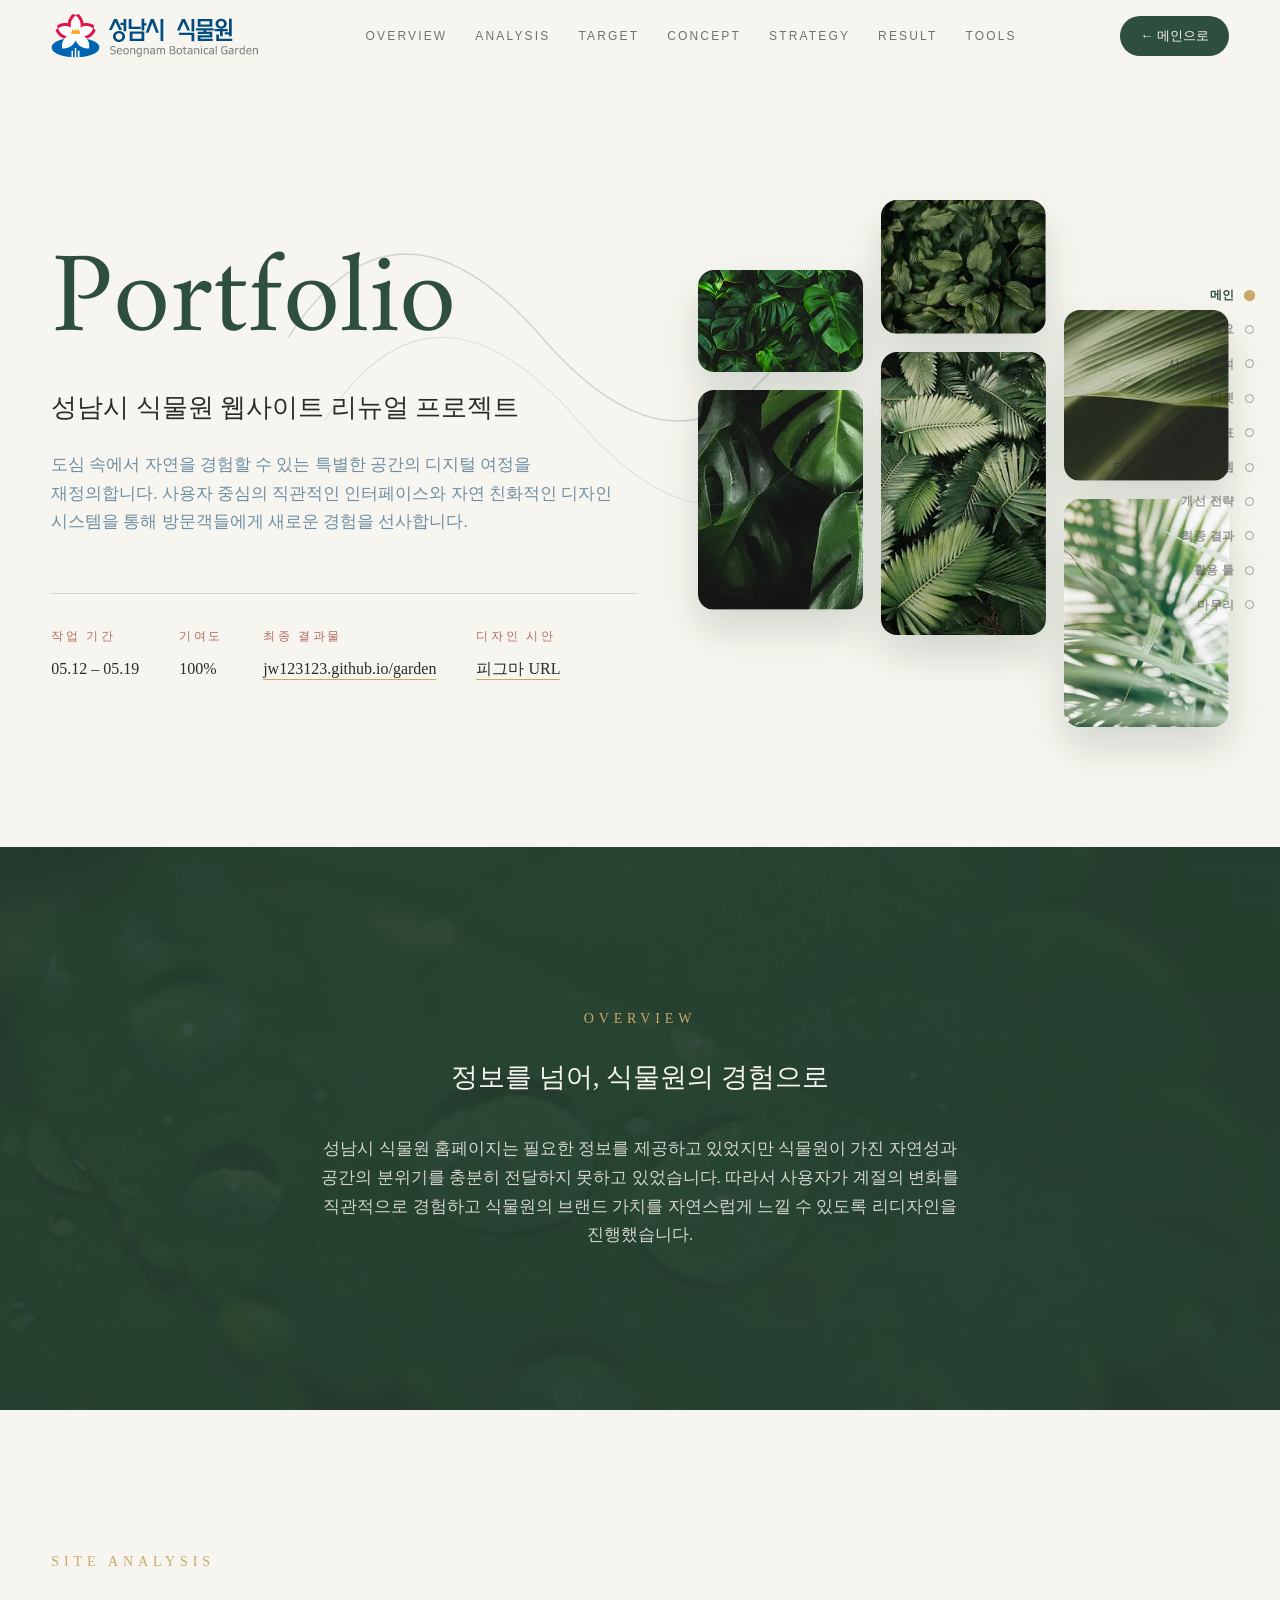
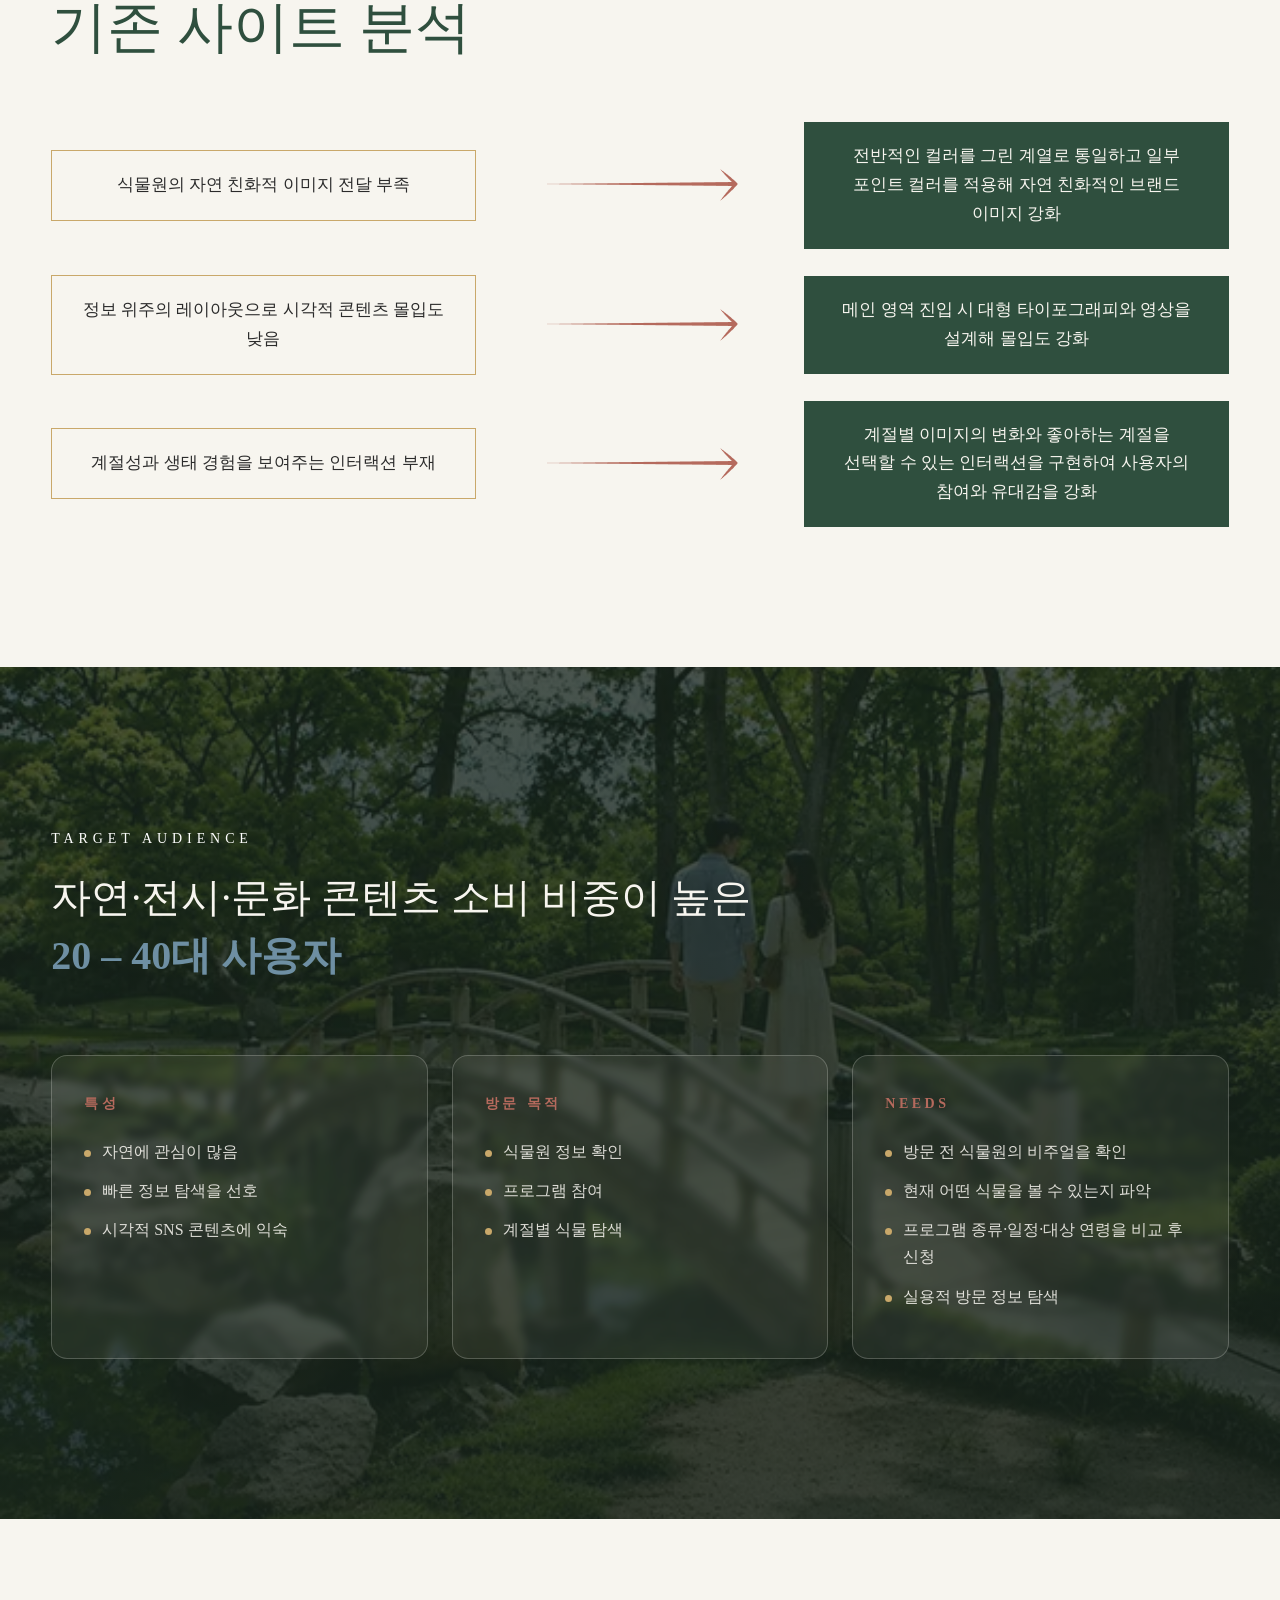
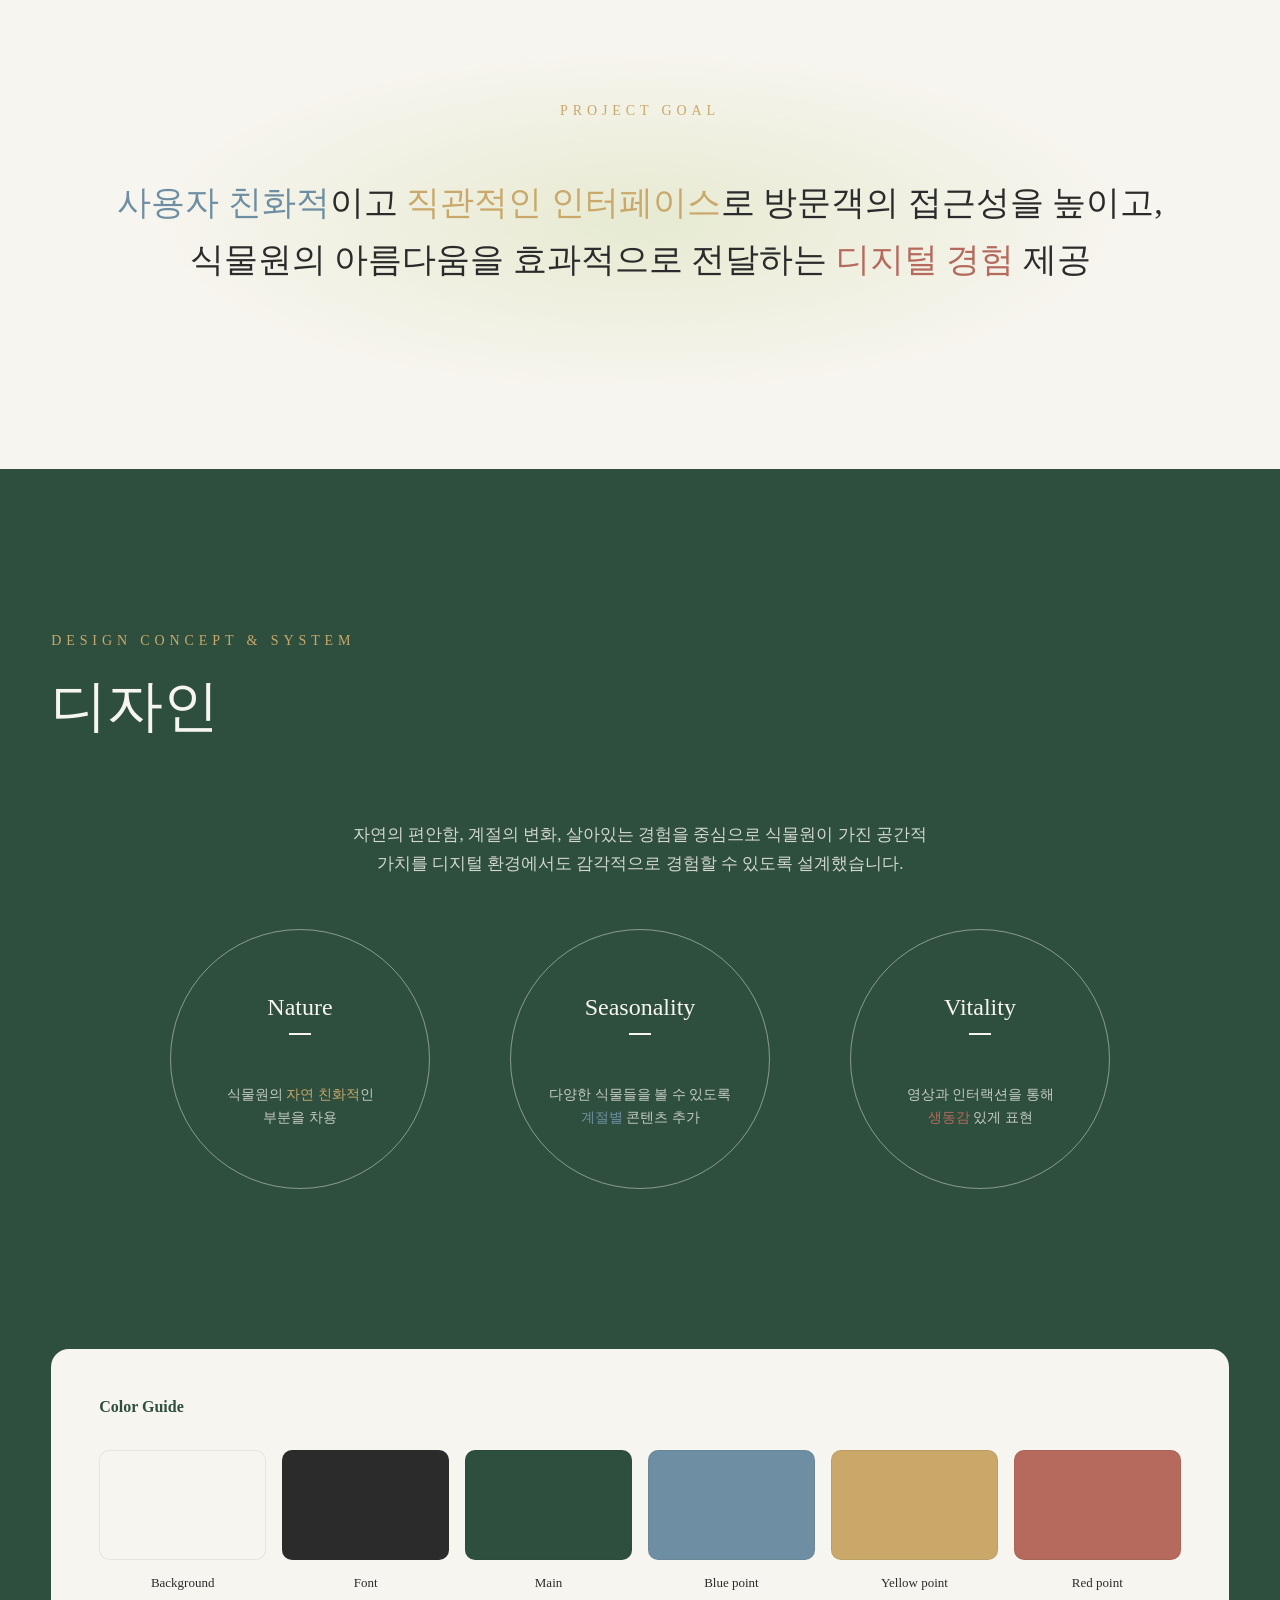
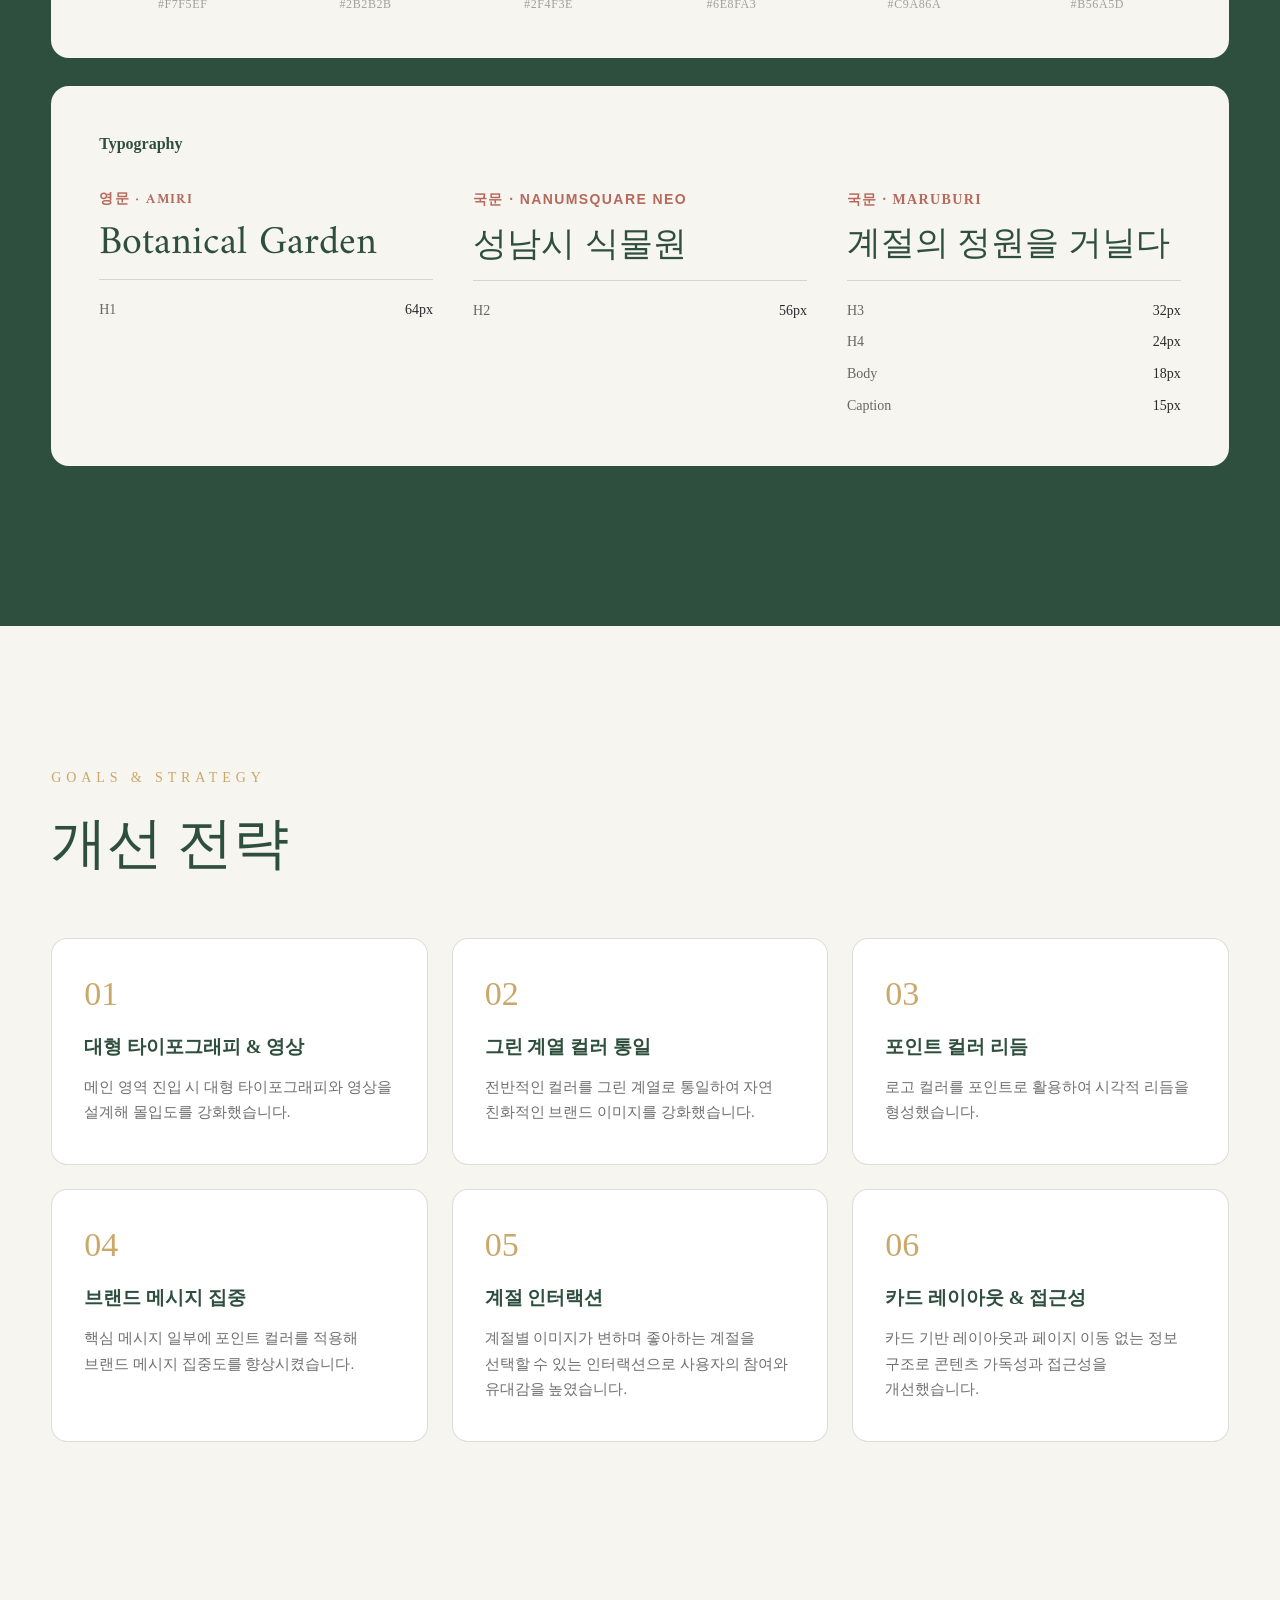
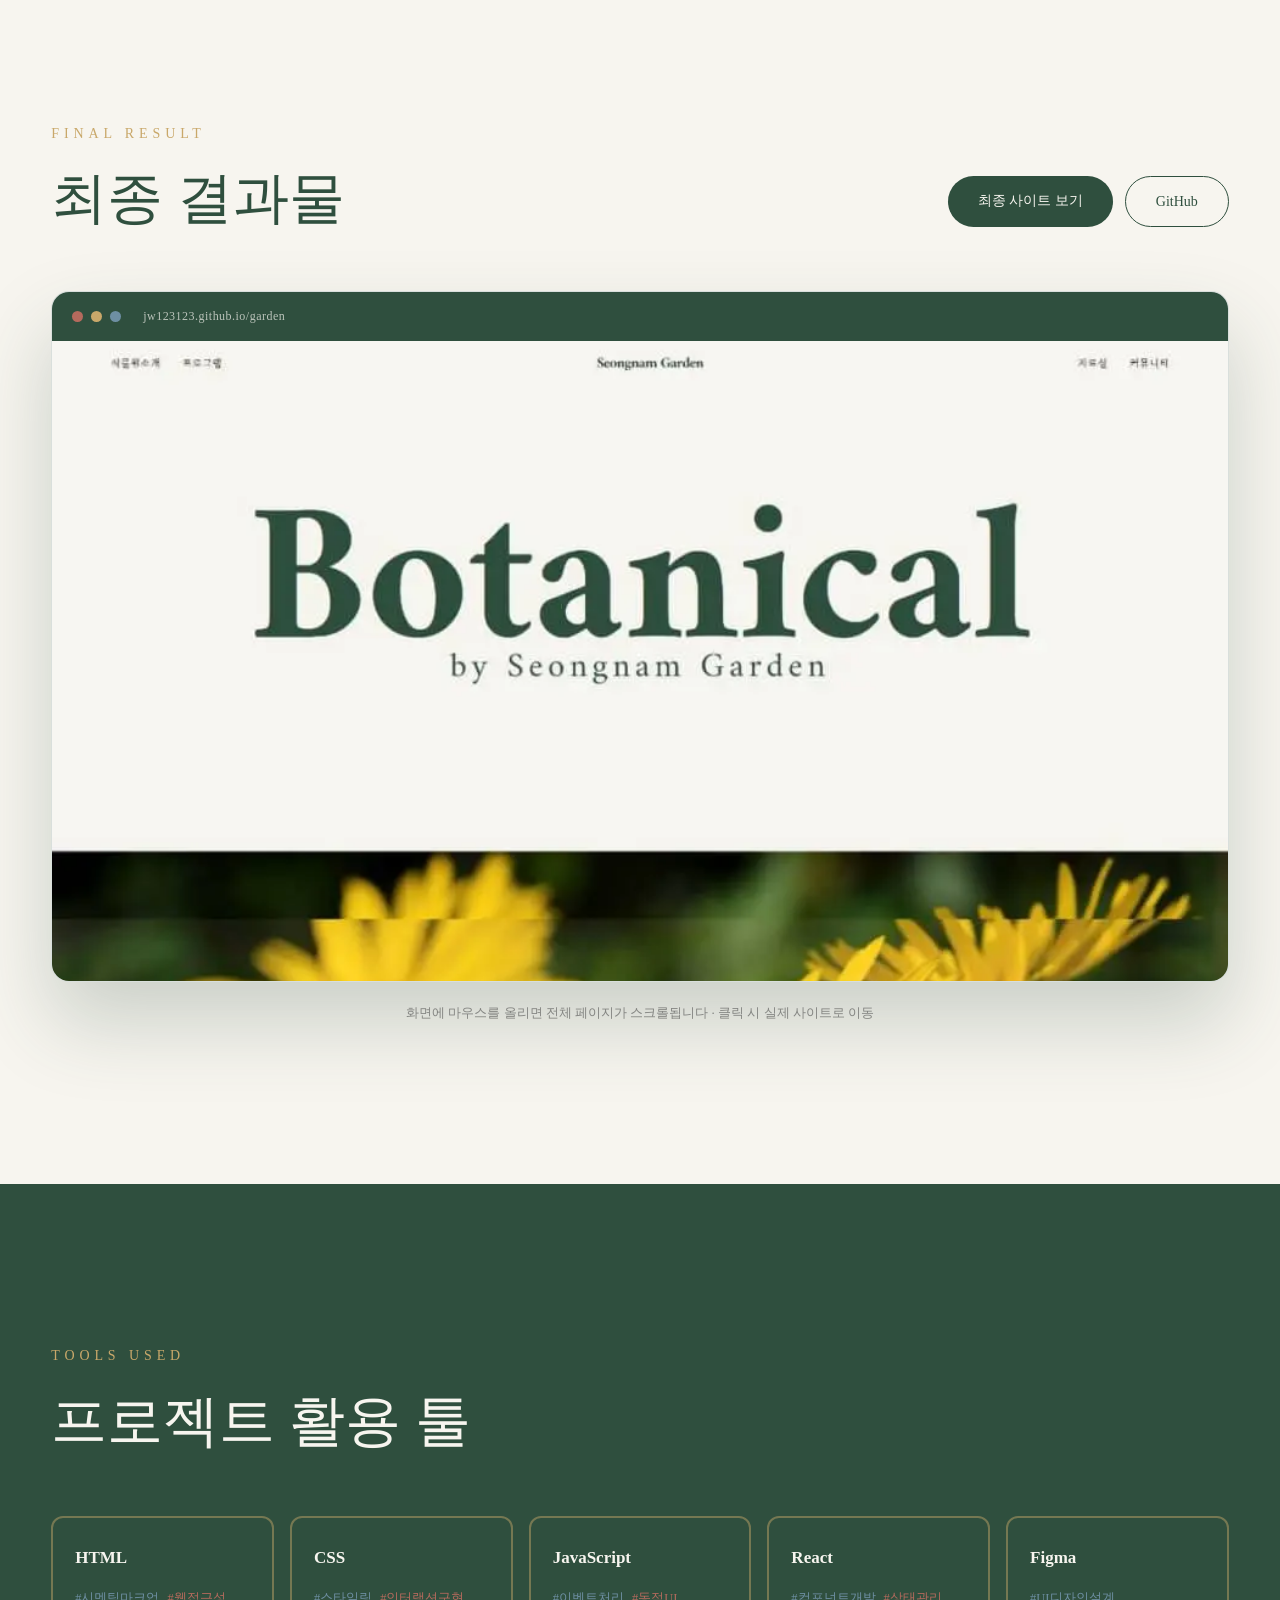
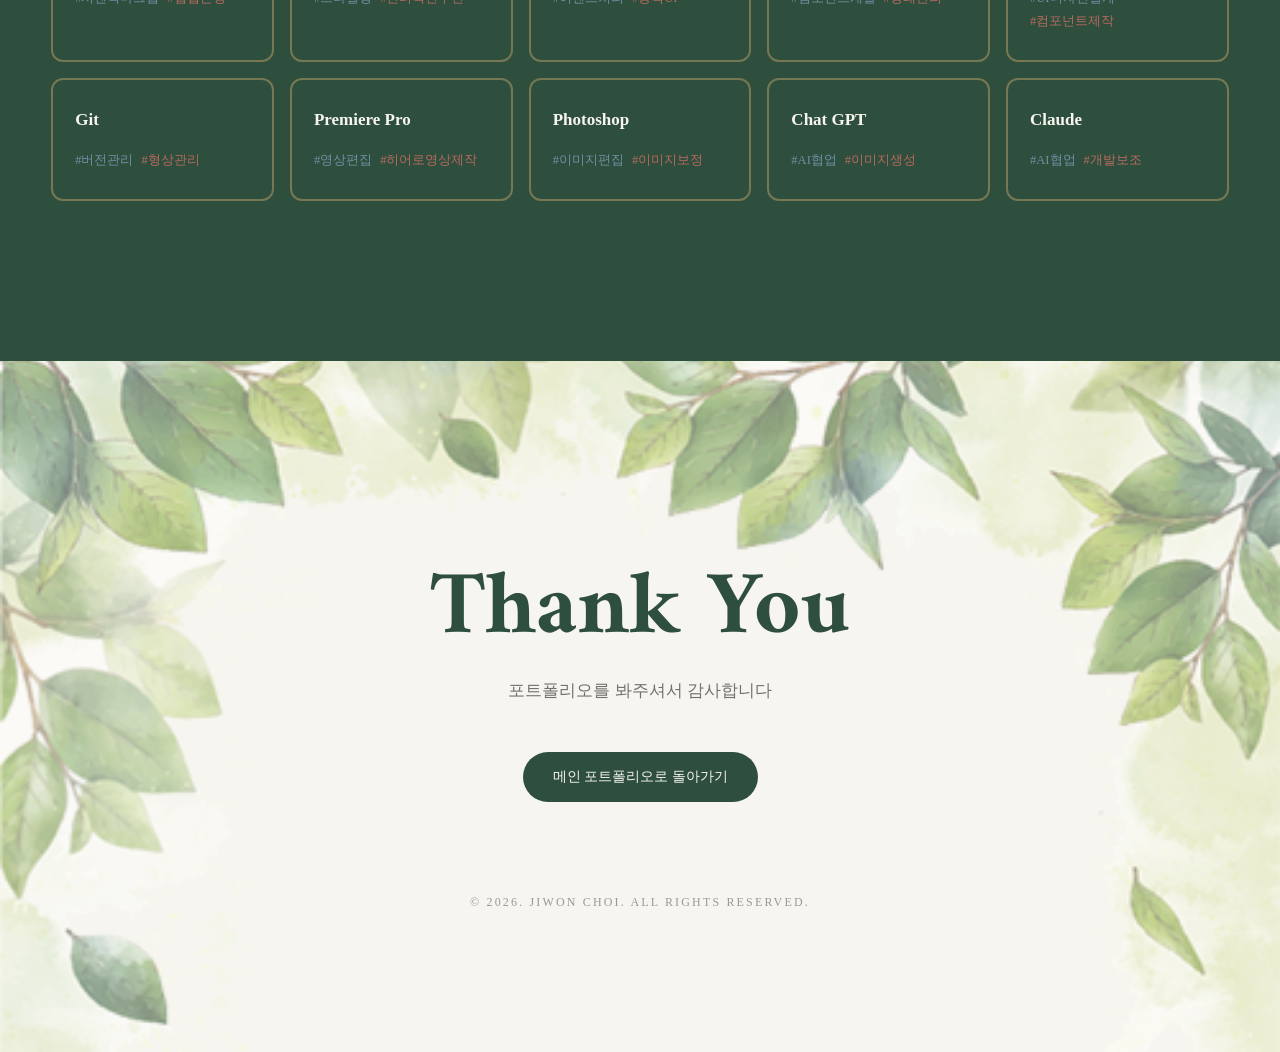
==== garden.html @ dc293c1b "포트폴리오 페이지 추가 및 수정" ====
<!DOCTYPE html>
<html lang="ko">

<head>
  <meta charset="UTF-8">
  <meta name="viewport" content="width=device-width, initial-scale=1.0">
  <title>성남시 식물원 리뉴얼 | Portfolio</title>
  <meta name="description" content="성남시 식물원 웹사이트 리뉴얼 프로젝트 포트폴리오 - UI/UX Design">

  <link rel="preconnect" href="https://fonts.googleapis.com">
  <link rel="preconnect" href="https://fonts.gstatic.com" crossorigin>
  <link href="https://fonts.googleapis.com/css2?family=Amiri:ital,wght@0,400;0,700;1,400&display=swap" rel="stylesheet">
  <link href="https://hangeul.pstatic.net/hangeul_static/css/maru-buri.css" rel="stylesheet">
  <link href="https://hangeul.pstatic.net/hangeul_static/css/nanum-square-neo.css" rel="stylesheet">
  <link rel="stylesheet" href="garden.css">
  <script src="garden.js" defer></script>
</head>

<body>

  <!-- 헤더 -->
  <header id="hd">
    <div class="hd-inner wrap">
      <a href="#top" class="hd-logo"><img src="images/garden_pf/logo.png" alt="식물원 로고"><span class="blind">Seongnam Garden</span></a>
      <nav class="hd-nav">
        <a href="#overview">OVERVIEW</a>
        <a href="#analysis">ANALYSIS</a>
        <a href="#target">TARGET</a>
        <a href="#concept">CONCEPT</a>
        <a href="#strategy">STRATEGY</a>
        <a href="#result">RESULT</a>
        <a href="#tools">TOOLS</a>
      </nav>
      <a href="index.html" class="hd-back">← 메인으로</a>
    </div>
  </header>

  <!-- 도트 페이지네이션 -->
  <nav class="dot-nav" aria-label="섹션 바로가기">
    <a href="#top" class="active"><span class="label">메인</span><span class="dot"></span></a>
    <a href="#overview" data-dark><span class="label">개요</span><span class="dot"></span></a>
    <a href="#analysis"><span class="label">사이트 분석</span><span class="dot"></span></a>
    <a href="#target" data-dark><span class="label">타겟</span><span class="dot"></span></a>
    <a href="#goal"><span class="label">목표</span><span class="dot"></span></a>
    <a href="#concept" data-dark><span class="label">디자인 컨셉 & 시스템</span><span class="dot"></span></a>
    <a href="#strategy"><span class="label">개선 전략</span><span class="dot"></span></a>
    <a href="#result"><span class="label">최종 결과</span><span class="dot"></span></a>
    <a href="#tools" data-dark><span class="label">활용 툴</span><span class="dot"></span></a>
    <a href="#thanks"><span class="label">마무리</span><span class="dot"></span></a>
  </nav>

  <main id="top">

    <!-- 히어로 -->
    <section class="hero">
      <h2 class="blind">메인영역</h2>
      <div class="hero-inner wrap">
        <div>
          <h1 class="hero-title reveal d1">Portfolio</h1>
          <p class="hero-sub reveal d2">성남시 식물원 웹사이트 리뉴얼 프로젝트</p>
          <p class="hero-desc reveal d3">
            도심 속에서 자연을 경험할 수 있는 특별한 공간의 디지털 여정을 재정의합니다.
            사용자 중심의 직관적인 인터페이스와 자연 친화적인 디자인 시스템을 통해
            방문객들에게 새로운 경험을 선사합니다.
          </p>
          <dl class="hero-meta reveal d4">
            <div>
              <dt>작업 기간</dt>
              <dd>05.12 – 05.19</dd>
            </div>
            <div>
              <dt>기여도</dt>
              <dd>100%</dd>
            </div>
            <div>
              <dt>최종 결과물</dt>
              <dd><a href="https://jw123123.github.io/garden/" target="_blank">jw123123.github.io/garden</a></dd>
            </div>
            <div>
              <dt>디자인 시안</dt>
              <dd><a href="https://www.figma.com/design/C1DIAGhiFlwU9JjW1lpgnr/%EC%84%B1%EB%82%A8%EC%8B%9C%EC%8B%9D%EB%AC%BC%EC%9B%90?node-id=175-453&t=12jo0kyOabIKgmkk-1" target="_blank">피그마 URL</a></dd>
            </div>
          </dl>
        </div>
        <div class="hero-line reveal"><img src="images/garden_pf/line.png" alt="라인"><span class="blind">라인</span></div>

        <div class="collage reveal d2" aria-hidden="true">
          <div class="col">
            <img src="images/garden_pf/leaf1.webp" alt="나무이미지1" class="leaf1">
            <img src="images/garden_pf/leaf2.webp" alt="나무이미지3" class="leaf2">
          </div>
          <div class="col">
            <img src="images/garden_pf/leaf3.webp" alt="나무이미지5" class="leaf3">
            <img src="images/garden_pf/leaf4.webp" alt="나무이미지6" class="leaf4">
          </div>
          <div class="col">
            <img src="images/garden_pf/leaf5.webp" alt="나무이미지2" class="leaf5">
            <img src="images/garden_pf/leaf6.webp" alt="나무이미지4" class="leaf6">
          </div>
        </div>
      </div>
    </section>

    <!-- 오버뷰 -->
    <section id="overview" class="overview on-dark">
      <div class="wrap">
        <span class="caption reveal">Overview</span>
        <h2 class="overview-title reveal d1">정보를 넘어, 식물원의 경험으로</h2>
        <p class="reveal d2">
          성남시 식물원 홈페이지는 필요한 정보를 제공하고 있었지만
          식물원이 가진 자연성과 공간의 분위기를 충분히 전달하지 못하고 있었습니다.
          따라서 사용자가 계절의 변화를 직관적으로 경험하고 식물원의 브랜드 가치를
          자연스럽게 느낄 수 있도록 리디자인을 진행했습니다.
        </p>
      </div>
    </section>

    <!-- 기존 사이트 분석 -->
    <section id="analysis">
      <div class="wrap">
        <span class="caption reveal">Site Analysis</span>
        <h2 class="sec-title reveal d1">기존 사이트 분석</h2>

        <div class="analysis-list">
          <div class="analysis-row reveal">
            <div class="analysis-problem">식물원의 자연 친화적 이미지 전달 부족</div>
            <div class="analysis-arrow"><img src="images/garden_pf/arrow.png" alt="화살표"></div>
            <div class="analysis-solution">
              전반적인 컬러를 그린 계열로 통일하고 일부 포인트 컬러를 적용해
              자연 친화적인 브랜드 이미지 강화
            </div>
          </div>
          <div class="analysis-row reveal d1">
            <div class="analysis-problem">정보 위주의 레이아웃으로 시각적 콘텐츠 몰입도 낮음</div>
            <div class="analysis-arrow"><img src="images/garden_pf/arrow.png" alt="화살표"></div>
            <div class="analysis-solution">
              메인 영역 진입 시 대형 타이포그래피와 영상을 설계해 몰입도 강화
            </div>
          </div>
          <div class="analysis-row reveal d2">
            <div class="analysis-problem">계절성과 생태 경험을 보여주는 인터랙션 부재</div>
            <div class="analysis-arrow"><img src="images/garden_pf/arrow.png" alt="화살표"></div>
            <div class="analysis-solution">
              계절별 이미지의 변화와 좋아하는 계절을 선택할 수 있는 인터랙션을 구현하여
              사용자의 참여와 유대감을 강화
            </div>
          </div>
        </div>
      </div>
    </section>

    <!-- 타겟 -->
    <section id="target" class="target on-dark">
      <div class="wrap">
        <span class="caption reveal">Target Audience</span>
        <p class="target-statement reveal d1">
          자연·전시·문화 콘텐츠 소비 비중이 높은<br>
          <strong>20 – 40대 사용자</strong>
        </p>

        <div class="target-cards">
          <div class="target-card reveal">
            <h3>특성</h3>
            <ul>
              <li>자연에 관심이 많음</li>
              <li>빠른 정보 탐색을 선호</li>
              <li>시각적 SNS 콘텐츠에 익숙</li>
            </ul>
          </div>
          <div class="target-card reveal d1">
            <h3>방문 목적</h3>
            <ul>
              <li>식물원 정보 확인</li>
              <li>프로그램 참여</li>
              <li>계절별 식물 탐색</li>
            </ul>
          </div>
          <div class="target-card reveal d2">
            <h3>NEEDS</h3>
            <ul>
              <li>방문 전 식물원의 비주얼을 확인</li>
              <li>현재 어떤 식물을 볼 수 있는지 파악</li>
              <li>프로그램 종류·일정·대상 연령을 비교 후 신청</li>
              <li>실용적 방문 정보 탐색</li>
            </ul>
          </div>
        </div>
      </div>
    </section>

    <!-- 프로젝트 골 -->
    <section id="goal" class="goal">
      <h2 class="blind">프로젝트 목표</h2>
      <div class="wrap">
        <span class="caption reveal">Project Goal</span>
        <p class="goal-txt reveal d1">
          <span class="bl">사용자 친화적</span>이고 <span class="yellow">직관적인 인터페이스</span>로
          방문객의 접근성을 높이고,<br>
          식물원의 아름다움을 효과적으로 전달하는
          <span class="red">디지털 경험</span> 제공
        </p>
      </div>
    </section>

    <!-- 디자인 컨셉 -->
    <section id="concept" class="concept on-dark">
      <div class="wrap">
        <span class="caption reveal">Design Concept & System</span>
        <h2 class="sec-title reveal d1">디자인</h2>
        <p class="concept-intro reveal d2">
          자연의 편안함, 계절의 변화, 살아있는 경험을 중심으로 식물원이 가진 공간적<br> 
          가치를 디지털 환경에서도 감각적으로 경험할 수 있도록 설계했습니다.
        </p>

        <div class="concept-circles">
          <div class="circle reveal">
            <h3>Nature</h3>
            <span class="dash"></span>
            <p>식물원의 <strong class="yellow">자연 친화적</strong>인<br>부분을 차용</p>
          </div>
          <div class="circle reveal d1">
            <h3>Seasonality</h3>
            <span class="dash"></span>
            <p>다양한 식물들을 볼 수 있도록<br><strong class="bl">계절별</strong> 콘텐츠 추가</p>
          </div>
          <div class="circle reveal d2">
            <h3>Vitality</h3>
            <span class="dash"></span>
            <p>영상과 인터랙션을 통해<br><strong class="red">생동감</strong> 있게 표현</p>
          </div>
        </div>
        <div class="system-cards">
          <!-- 컬러 -->
          <div class="sys-card reveal">
            <h3>Color Guide</h3>
            <div class="swatches">
              <div class="swatch">
                <div class="chip chip-bg"></div>
                <p>Background <span>#F7F5EF</span></p>
              </div>
              <div class="swatch">
                <div class="chip chip-font"></div>
                <p>Font <span>#2B2B2B</span></p>
              </div>
              <div class="swatch">
                <div class="chip chip-main"></div>
                <p>Main <span>#2F4F3E</span></p>
              </div>
              <div class="swatch">
                <div class="chip chip-blue"></div>
                <p>Blue point<span>#6E8FA3</span></p>
              </div>
              <div class="swatch">
                <div class="chip chip-gold"></div>
                <p>Yellow point<span>#C9A86A</span></p>
              </div>
              <div class="swatch">
                <div class="chip chip-terra"></div>
                <p>Red point<span>#B56A5D</span></p>
              </div>
            </div>
          </div>
    
          <!-- 타이포 -->
          <div class="sys-card reveal d1">
            <h3>Typography</h3>
            <div class="typo-grid">
              <div class="typo-item">
                <p class="typo-label">영문 · AMIRI</p>
                <p class="specimen">Botanical Garden</p>
                <table>
                  <tr><td>H1</td><td>64px</td></tr>
                </table>
              </div>
              <div class="typo-item">
                <p class="typo-label">국문 · NANUMSQUARE NEO</p>
                <p class="specimen">성남시 식물원</p>
                <table>
                  <tr><td>H2</td><td>56px</td></tr>
                </table>
              </div>
              <div class="typo-item">
                <p class="typo-label">국문 · MARUBURI</p>
                <p class="specimen">계절의 정원을 거닐다</p>
                <table>
                  <tr><td>H3</td><td>32px</td></tr>
                  <tr><td>H4</td><td>24px</td></tr>
                  <tr><td>Body</td><td>18px</td></tr>
                  <tr><td>Caption</td><td>15px</td></tr>
                </table>
              </div>
            </div>
          </div>
        </div>
      </div>
    </section>

    <!-- 개선 전략 -->
    <section id="strategy">
      <div class="wrap">
        <span class="caption reveal">Goals &amp; Strategy</span>
        <h2 class="sec-title reveal d1">개선 전략</h2>

        <div class="strategy-grid">
          <div class="strategy-card reveal">
            <p class="num">01</p>
            <h3>대형 타이포그래피 &amp; 영상</h3>
            <p>메인 영역 진입 시 대형 타이포그래피와 영상을 설계해 몰입도를 강화했습니다.</p>
          </div>
          <div class="strategy-card reveal d1">
            <p class="num">02</p>
            <h3>그린 계열 컬러 통일</h3>
            <p>전반적인 컬러를 그린 계열로 통일하여 자연 친화적인 브랜드 이미지를 강화했습니다.</p>
          </div>
          <div class="strategy-card reveal d2">
            <p class="num">03</p>
            <h3>포인트 컬러 리듬</h3>
            <p>로고 컬러를 포인트로 활용하여 시각적 리듬을 형성했습니다.</p>
          </div>
          <div class="strategy-card reveal">
            <p class="num">04</p>
            <h3>브랜드 메시지 집중</h3>
            <p>핵심 메시지 일부에 포인트 컬러를 적용해 브랜드 메시지 집중도를 향상시켰습니다.</p>
          </div>
          <div class="strategy-card reveal d1">
            <p class="num">05</p>
            <h3>계절 인터랙션</h3>
            <p>계절별 이미지가 변하며 좋아하는 계절을 선택할 수 있는 인터랙션으로 사용자의 참여와 유대감을 높였습니다.</p>
          </div>
          <div class="strategy-card reveal d2">
            <p class="num">06</p>
            <h3>카드 레이아웃 &amp; 접근성</h3>
            <p>카드 기반 레이아웃과 페이지 이동 없는 정보 구조로 콘텐츠 가독성과 접근성을 개선했습니다.</p>
          </div>
        </div>
      </div>
    </section>

    <!-- 최종 결과 -->
    <section id="result" class="result">
      <div class="wrap">
        <div class="result-head">
          <div>
            <span class="caption reveal">Final Result</span>
            <h2 class="sec-title reveal d1">최종 결과물</h2>
          </div>
          <div class="result-links reveal d2">
            <a href="https://jw123123.github.io/garden/" target="_blank" class="btn fill">최종 사이트 보기</a>
            <a href="https://github.com/jw123123/garden" target="_blank" class="btn line">GitHub</a>
          </div>
        </div>

        <a href="https://jw123123.github.io/garden/" target="_blank" class="browser reveal">
          <div class="browser-bar">
            <i></i><i></i><i></i>
            <span>jw123123.github.io/garden</span>
          </div>
          <div class="screen">
            <img src="images/garden_pf/site.webp" alt="성남시 식물원 리뉴얼 사이트 전체 페이지 스크린샷">
          </div>
        </a>
        <p class="result-hint">화면에 마우스를 올리면 전체 페이지가 스크롤됩니다 · 클릭 시 실제 사이트로 이동</p>
      </div>
    </section>

    <!-- 활용 툴 -->
    <section id="tools" class="tools on-dark">
      <div class="wrap">
        <span class="caption reveal">Tools Used</span>
        <h2 class="sec-title reveal d1">프로젝트 활용 툴</h2>

        <div class="tools-grid">
          <div class="tool-card reveal"><h3>HTML</h3><p><span>#시멘틱마크업</span><span>#웹접근성</span></p></div>
          <div class="tool-card reveal"><h3>CSS</h3><p><span>#스타일링</span><span>#인터랙션구현</span></p></div>
          <div class="tool-card reveal d1"><h3>JavaScript</h3><p><span>#이벤트처리</span><span>#동적UI</span></p></div>
          <div class="tool-card reveal d1"><h3>React</h3><p><span>#컴포넌트개발</span><span>#상태관리</span></p></div>
          <div class="tool-card reveal d2"><h3>Figma</h3><p><span>#UI디자인설계</span><span>#컴포넌트제작</span></p></div>
          <div class="tool-card reveal"><h3>Git</h3><p><span>#버전관리</span><span>#형상관리</span></p></div>
          <div class="tool-card reveal"><h3>Premiere Pro</h3><p><span>#영상편집</span><span>#히어로영상제작</span></p></div>
          <div class="tool-card reveal d1"><h3>Photoshop</h3><p><span>#이미지편집</span><span>#이미지보정</span></p></div>
          <div class="tool-card reveal d1"><h3>Chat GPT</h3><p><span>#AI협업</span><span>#이미지생성</span></p></div>
          <div class="tool-card reveal d2"><h3>Claude</h3><p><span>#AI협업</span><span>#개발보조</span></p></div>
        </div>
      </div>
    </section>

    <!-- 마무리 -->
    <section id="thanks" class="thanks">
      <h2 class="blind">마무리</h2>
      <div class="wrap">
        <p class="thanks-title reveal">Thank You</p>
        <p class="thanks-sub reveal d1">포트폴리오를 봐주셔서 감사합니다</p>
        <a href="index.html" class="btn fill reveal d2">메인 포트폴리오로 돌아가기</a>
        <p class="copyright">&copy; 2026. JIWON CHOI. ALL RIGHTS RESERVED.</p>
      </div>
    </section>

  </main>

</body>

</html>
---- garden.css ----
@charset "utf-8";

:root {
  --bg: #F7F5EF;
  --ink: #2B2B2B;
  --main: #2F4F3E;
  --main-deep: #263C31;
  --blue: #6E8FA3;
  --gold: #C9A86A;
  --terra: #B56A5D;
  --cream: #F7F5EF;
  --line: rgba(47, 79, 62, .18);
}

* { margin: 0; padding: 0; box-sizing: border-box; }
html { scroll-behavior: smooth; }
body {
  font-family: 'Pretendard Variable', serif;
  font-size: 18px;
  line-height: 1.7;
  color: var(--ink);
  background: var(--bg);
  -webkit-font-smoothing: antialiased;
  overflow-x: hidden;
}
img { max-width: 100%; display: block; }
a { color: inherit; text-decoration: none; }
ul { list-style: none; }
h2{font-weight: 500;}
.blind { position: absolute; width: 1px; height: 1px; overflow: hidden; clip: rect(0 0 0 0); }

.wrap { width: min(1200px, 92vw); margin: 0 auto; }
section { padding: 140px 0; position: relative; }

.caption {
  display: block;
  font-size: 14px;
  letter-spacing: .35em;
  text-transform: uppercase;
  color: var(--gold);
  margin-bottom: 18px;
}
.sec-title {
  font-size: clamp(34px, 4.6vw, 56px);
  line-height: 1.25;
  color: var(--main);
  margin-bottom: 28px;
}
.on-dark .sec-title { color: var(--cream); }

.red{color: var(--terra);}
.bl{color: var(--blue);}
.yellow{color: var(--gold);}


/* ===== 등장 애니메이션 ===== */
.reveal { opacity: 0; transform: translateY(36px); transition: opacity .9s ease, transform .9s ease; }
.reveal.in { opacity: 1; transform: none; }
.d1 { transition-delay: .12s; }
.d2 { transition-delay: .24s; }
.d3 { transition-delay: .36s; }
.d4 { transition-delay: .48s; }

/* ===== 헤더 ===== */
#hd {
  position: fixed; top: 0; left: 0; right: 0; z-index: 100;
  background: rgba(247, 245, 239, .88);
  backdrop-filter: blur(10px);
  border-bottom: 1px solid transparent;
  transition: border-color .3s;
}
#hd.scrolled { border-bottom-color: var(--line); }
.hd-inner { display: flex; align-items: center; justify-content: space-between; height: 72px; }
.hd-nav { display: flex; gap: 28px; }
.hd-nav a {
  font-family: 'NanumSquareNeoBold', sans-serif;
  font-size: 12px; letter-spacing: .18em; color: var(--ink);
  opacity: .65; transition: opacity .25s, color .25s;
}
.hd-nav a:hover { opacity: 1; color: var(--main); }
.hd-back {
  font-family: 'NanumSquareNeoBold', sans-serif; font-size: 13px;
  color: var(--cream); background: var(--main);
  padding: 9px 20px; border-radius: 999px; transition: background .25s;
}
.hd-back:hover { background: var(--main-deep); }

/* ===== 히어로 ===== */
.hero { padding: 200px 0 120px; overflow: hidden; }
.hero-inner { 
  position: relative;
  display: grid; 
  grid-template-columns: 1.05fr .95fr; 
  gap: 60px; 
  align-items: center; 
}
.hero-title {
  font-family: 'Amiri', serif; font-weight: 400;
  font-size: clamp(72px, 9vw, 128px);
  line-height: 1; color: var(--main); margin-bottom: 26px;
}
.hero-sub {
  font-size: clamp(20px, 2.2vw, 26px); color: var(--ink); margin-bottom: 20px;
}
.hero-desc { font-size: 17px; color:var(--blue); word-break: keep-all; }

.hero-meta {
  display: flex; flex-wrap: wrap; gap: 40px;
  margin-top: 56px; padding-top: 32px; border-top: 1px solid var(--line);
}
.hero-meta dt {
  font-size: 12px;
  letter-spacing: .22em; color: var(--terra); margin-bottom: 8px;
}
.hero-meta dd { font-size: 16px; }
.hero-meta dd a { border-bottom: 1px solid var(--gold); padding-bottom: 2px; transition: color .25s; }
.hero-meta dd a:hover { color: var(--main); }

/* 라인 */
.hero-line{
  position: absolute;
  top: 10%;
  left: 20%;
}

/* 잎사귀 콜라주 */
.collage { display: grid; grid-template-columns: repeat(3, 1fr); gap: 18px; }
.collage .col { display: flex; flex-direction: column; gap: 18px; }
.collage .col:nth-child(1) { margin-top: 70px; animation: float 7s ease-in-out infinite; }
.collage .col:nth-child(2) { animation: float 7s ease-in-out 1.2s infinite; }
.collage .col:nth-child(3) { margin-top: 110px; animation: float 7s ease-in-out 2.4s infinite; }
.collage img {
  width: 100%; border-radius: 16px; object-fit: cover;
  box-shadow: 0 20px 40px rgba(47, 79, 62, .18);
}
@keyframes float {
  0%, 100% { transform: translateY(0); }
  50% { transform: translateY(-14px); }
}

/* ===== 01 오버뷰 ===== */
.overview {
  background:
    linear-gradient(rgba(38, 60, 49, .9), rgba(38, 60, 49, .94)),
    url('images/garden_pf/overview-bg.jpg') center / cover no-repeat;
  text-align: center; padding: 160px 0;
}
.overview .caption { margin-bottom: 24px; }
.overview-title {
  color: var(--cream); 
  margin-bottom: 34px;
}
.overview p {
  max-width: 640px; margin: 0 auto; color: rgba(247, 245, 239, .82);
  font-size: 17px; word-break: keep-all;
}

/* ===== 02 사이트 분석 ===== */
.analysis-list { display: flex; flex-direction: column; gap: 26px; margin-top: 60px; }
.analysis-row { 
  display: grid; 
  grid-template-columns: 1.1fr .8fr 1.1fr; 
  align-items: center; 
  gap: 10px; 
  text-align: center;
}
.analysis-problem {
  align-items: center; padding: 20px 28px;
  border: 1px solid var(--gold);
  color: var(--ink); font-size: 17px; word-break: keep-all;
}
.analysis-arrow { display: flex; align-items: center; justify-content: center; color: var(--terra); font-size: 26px; }
.analysis-solution {
  align-items: center; padding: 20px 32px;
  background: var(--main);
  color: var(--cream); font-size: 17px; word-break: keep-all;
}

/* ===== 03 타겟 ===== */
.target {
  background:
    linear-gradient(rgba(24, 36, 28, .78), rgba(24, 36, 28, .86)),
    url('images/garden_pf/target-bg.webp') center / cover no-repeat;
  padding: 160px 0;
}
.target .caption{color: #fff;}
.target-statement {
  font-size: clamp(26px, 3.4vw, 40px); line-height: 1.45;
  color: var(--cream); margin: 10px 0 70px; word-break: keep-all;
}
.target-statement strong { color: var(--blue); font-weight: 600; }
.target-cards { display: grid; grid-template-columns: repeat(3, 1fr); gap: 24px; }
.target-card {
  background: rgba(247, 245, 239, .06);
  border: 1px solid rgba(247, 245, 239, .22);
  border-radius: 16px; padding: 36px 32px;
  backdrop-filter: blur(4px);
}
.target-card h3 {
  font-size: 14px; letter-spacing: .25em; color: var(--terra  ); margin-bottom: 22px;
}
.target-card li {
  position: relative; padding-left: 18px;
  color: rgba(247, 245, 239, .88); font-size: 16px; margin-bottom: 12px; word-break: keep-all;
}
.target-card li::before {
  content: ''; position: absolute; left: 0; top: 12px;
  width: 7px; height: 7px; border-radius: 50%; background: var(--gold);
}

/* ===== 프로젝트 골 ===== */
.goal { text-align: center; padding: 180px 0; }
.goal::before {
  content: ''; position: absolute; inset: 0; pointer-events: none;
  background: radial-gradient(ellipse 55% 45% at 50% 55%, rgba(201, 214, 154, .35), transparent 70%);
}
.goal .wrap { position: relative; }
.goal-txt {
  font-size: clamp(24px, 3vw, 34px); line-height: 1.7;
  margin-top: 1.5em;
  word-break: keep-all;
}

/* ===== 04 디자인 컨셉 ===== */
.concept { background: var(--main); padding: 160px 0; }
.concept-intro {
  max-width: 620px; color: rgba(247, 245, 239, .82); text-align: center;
  font-size: 17px; word-break: keep-all; margin: 80px auto 50px;
}
.concept-circles { display: grid; grid-template-columns: repeat(3, 1fr); gap: 80px; max-width: 940px; margin: 0 auto; }
.circle {
  aspect-ratio: 1; border: 1px solid rgba(247, 245, 239, .45); border-radius: 50%;
  display: flex; flex-direction: column; align-items: center; justify-content: center;
  text-align: center; padding: 8%; transition: background .4s, transform .4s;
}
.circle:hover { background: rgba(247, 245, 239, .07); transform: translateY(-8px); }
.circle h3 { font-weight: 400; font-size: clamp(18px, 2vw, 24px); color: var(--cream); }
.circle .dash { width: 22px; height: 1.3px; margin: 5px 0 48px; background-color: var(--cream);}
.circle p { font-size: 14px; color: rgba(247, 245, 239, .75); word-break: keep-all; }
.circle p strong { font-weight: inherit; }

.system-cards { display: flex; flex-direction: column; gap: 28px; margin-top: 160px; }
.sys-card { background: var(--bg); border-radius: 18px; padding: 44px 48px; }
.sys-card > h3 {
  font-size: 16px; color: var(--main); margin-bottom: 30px;
}
.swatches { display: grid; grid-template-columns: repeat(6, 1fr); gap: 16px; }
.swatch .chip { height: 110px; border-radius: 10px; box-shadow: inset 0 0 0 1px rgba(43, 43, 43, .08); }
.chip-bg { background: #F7F5EF; }
.chip-font { background: #2B2B2B; }
.chip-main { background: #2F4F3E; }
.chip-blue { background: #6E8FA3; }
.chip-gold { background: #C9A86A; }
.chip-terra { background: #B56A5D; }
.swatch p { font-size: 13px; margin-top: 12px; text-align: center;}
.swatch span {
  display: block;
  font-size: 12px; color: rgba(0, 0, 0, .35); letter-spacing: .05em;
}

.typo-grid { display: grid; grid-template-columns: repeat(3, 1fr); gap: 40px; }
.typo-item .typo-label {
  font-size: 14px; font-weight: 700;
  letter-spacing: .1em; color: var(--terra); margin-bottom: 10px;
}
.typo-item:nth-child(1) .typo-label, .typo-item:nth-child(1) .specimen {font-family: 'Amiri', serif; }
.typo-item:nth-child(2) .typo-label, .typo-item:nth-child(2) .specimen {font-family: 'NanumSquareNeoExtraBold', sans-serif;  }
.typo-item:nth-child(3) .typo-label, .typo-item:nth-child(3) .specimen {font-family: 'MaruBuriBold', serif;}
.typo-item .specimen { border-bottom: 1px solid var(--line); padding-bottom: 14px; margin-bottom: 14px; color: var(--main); }
.typo-item:nth-child(1) .specimen { font-size: 40px; line-height: 1.1; }
.typo-item:nth-child(2) .specimen { font-size: 34px; line-height: 1.3; }
.typo-item:nth-child(3) .specimen { font-size: 34px; line-height: 1.3; }
.typo-item table { width: 100%; border-collapse: collapse; font-size: 14px; }
.typo-item td { padding: 4px 0; color: rgba(43, 43, 43, .7); }
.typo-item td:last-child { text-align: right; color: var(--ink); }

/* ===== 06 개선 전략 ===== */
.strategy-grid { display: grid; grid-template-columns: repeat(3, 1fr); gap: 24px; margin-top: 60px; }
.strategy-card {
  background: #fff; border: 1px solid var(--line); border-radius: 16px;
  padding: 38px 32px; transition: transform .35s, box-shadow .35s;
}
.strategy-card:hover { transform: translateY(-8px); box-shadow: 0 24px 46px rgba(47, 79, 62, .14); }
.strategy-card .num { font-size: 34px; color: var(--gold); line-height: 1; margin-bottom: 20px; }
.strategy-card h3 { font-size: 19px; color: var(--main); margin-bottom: 12px; word-break: keep-all; }
.strategy-card p { font-size: 15px; color: rgba(43, 43, 43, .68); word-break: keep-all; }
.strategy-card .num + h3 + p { margin-top: 0; }

/* ===== 07 최종 결과 ===== */
.result { padding-bottom: 160px; }
.result-head { display: flex; align-items: flex-end; justify-content: space-between; gap: 30px; flex-wrap: wrap; }
.result-links { display: flex; gap: 12px; margin-bottom: 34px; }
.btn {
  display: inline-block; font-size: 14px;
  padding: 13px 30px; border-radius: 999px; transition: all .25s;
}
.btn.fill { background: var(--main); color: var(--cream); }
.btn.fill:hover { background: var(--main-deep); }
.btn.line { border: 1px solid var(--main); color: var(--main); }
.btn.line:hover { background: var(--main); color: var(--cream); }

.browser {
  display: block; margin-top: 30px; border-radius: 18px; overflow: hidden;
  box-shadow: 0 40px 80px rgba(47, 79, 62, .22);
  border: 1px solid var(--line); background: #fff;
}
.browser-bar {
  display: flex; align-items: center; gap: 8px;
  padding: 14px 20px; background: var(--main);
}
.browser-bar i { width: 11px; height: 11px; border-radius: 50%; }
.browser-bar i:nth-child(1) { background: var(--terra); }
.browser-bar i:nth-child(2) { background: var(--gold); }
.browser-bar i:nth-child(3) { background: var(--blue); }
.browser-bar span {
  margin-left: 14px; 
  font-size: 12px; color: rgba(247, 245, 239, .7); letter-spacing: .04em;
}
.screen { height: 640px; overflow: hidden; }
.screen img { width: 100%; transform: translateY(0); transition: transform 14s ease-in-out; }
.browser:hover .screen img { transform: translateY(calc(-100% + 640px)); }
.result-hint {
  text-align: center; margin-top: 20px;
  font-size: 13px; color: rgba(43, 43, 43, .5);
}

/* ===== 08 활용 툴 ===== */
.tools { background: var(--main); padding: 160px 0; }
.tools-grid { display: grid; grid-template-columns: repeat(5, 1fr); gap: 16px; margin-top: 60px; }
.tool-card {
  border: 2px solid rgba(201, 168, 106, .45); border-radius: 12px;
  padding: 26px 22px; transition: background .3s, transform .3s;
}
.tool-card:hover { background: rgba(247, 245, 239, .06); transform: translateY(-6px); }
.tool-card h3 { font-size: 17px; color: var(--cream); margin-bottom: 14px; }
.tool-card p { font-size: 12.5px; line-height: 1.9; }
.tool-card p span { color: var(--blue); margin-right: 8px; display: inline-block; }
.tool-card p span:nth-child(2) { color: var(--terra); }

/* ===== 땡큐 ===== */
.thanks {
  position: relative;
  text-align: center; padding: 200px 0 140px;
}
.thanks::before{
  content: '';
  position: absolute;
  top: 0;
  left: 0;
  right: 0;
  width: 100%;
  height: 100%;
  z-index: 3;
  background: url('images/garden_pf/thanks-bg.png') center / cover no-repeat;
  opacity: .5;
}
.thanks-title {
  font-family: 'Amiri', serif; font-weight: 700;
  font-size: clamp(56px, 7vw, 96px); color: var(--main); line-height: 1.1;
}
.thanks-sub { margin: 18px 0 46px; color: rgba(43, 43, 43, .65); font-size: 17px; }
.thanks .copyright {
  margin-top: 90px;
  font-size: 12px; letter-spacing: .18em; color: rgba(43, 43, 43, .45);
}

/* ===== 도트 페이지네이션 ===== */
.dot-nav {
  position: fixed; right: 26px; top: 50%; transform: translateY(-50%);
  z-index: 90; display: flex; flex-direction: column; gap: 6px;
}
.dot-nav a {
  display: flex; align-items: center; justify-content: flex-end; gap: 10px;
  padding: 4px 0;
}
.dot-nav .label {
  font-size: 12px; letter-spacing: .05em;
  font-weight: 700;
  color: rgba(43, 43, 43, .45);
  transition: color .3s;
  white-space: nowrap;
}
.dot-nav .dot {
  width: 9px; height: 9px; border-radius: 50%; flex-shrink: 0;
  border: 1px solid rgba(43, 43, 43, .4); background: transparent;
  transition: background .3s, border-color .3s, transform .3s;
}
.dot-nav a:hover .label { color: var(--main); }
.dot-nav a:hover .dot { border-color: var(--main); }
.dot-nav a.active .label { color: var(--main); }
.dot-nav a.active .dot {
  background: var(--gold); border-color: var(--gold); transform: scale(1.25);
}

/* 어두운 섹션 위에 있을 때 */
.dot-nav.dark .label { color: rgba(247, 245, 239, .55); }
.dot-nav.dark .dot { border-color: rgba(247, 245, 239, .5); }
.dot-nav.dark a:hover .label { color: var(--cream); }
.dot-nav.dark a:hover .dot { border-color: var(--cream); }
.dot-nav.dark a.active .label { color: var(--cream); }
.dot-nav.dark a.active .dot { background: var(--gold); border-color: var(--gold); }

/* ===== 반응형 ===== */
@media (max-width: 1024px) {
  .dot-nav { display: none; }
  section { padding: 100px 0; }
  .hero { padding: 150px 0 90px; }
  .hero-inner { grid-template-columns: 1fr; gap: 70px; }
  .hero-desc { max-width: 100%; }
  .collage .col:nth-child(1) { margin-top: 40px; }
  .collage .col:nth-child(3) { margin-top: 60px; }
  .hd-nav { display: none; }
  .analysis-row { grid-template-columns: 1fr; gap: 0; }
  .analysis-arrow { transform: rotate(90deg); padding: 6px 0; }
  .target-cards { grid-template-columns: 1fr; }
  .concept-circles { gap: 20px; }
  .swatches { grid-template-columns: repeat(3, 1fr); }
  .typo-grid { grid-template-columns: 1fr; }
  .strategy-grid { grid-template-columns: repeat(2, 1fr); }
  .tools-grid { grid-template-columns: repeat(3, 1fr); }
  .screen { height: 520px; }
  .browser:hover .screen img { transform: translateY(calc(-100% + 520px)); }
}

@media (max-width: 640px) {
  body { font-size: 16px; }
  .hd-inner { height: 60px; }
  .hd-logo { font-size: 19px; }
  .hd-back { font-size: 12px; padding: 7px 16px; }
  .hero { padding: 130px 0 80px; }
  .hero-meta { gap: 26px; }
  .concept-circles { grid-template-columns: 1fr; max-width: 300px; }
  .swatches { grid-template-columns: repeat(2, 1fr); }
  .strategy-grid { grid-template-columns: 1fr; }
  .tools-grid { grid-template-columns: repeat(2, 1fr); }
  .sys-card { padding: 32px 26px; }
  .screen { height: 420px; }
  .browser:hover .screen img { transform: translateY(calc(-100% + 420px)); }
  .thanks { padding: 150px 0 110px; }
}
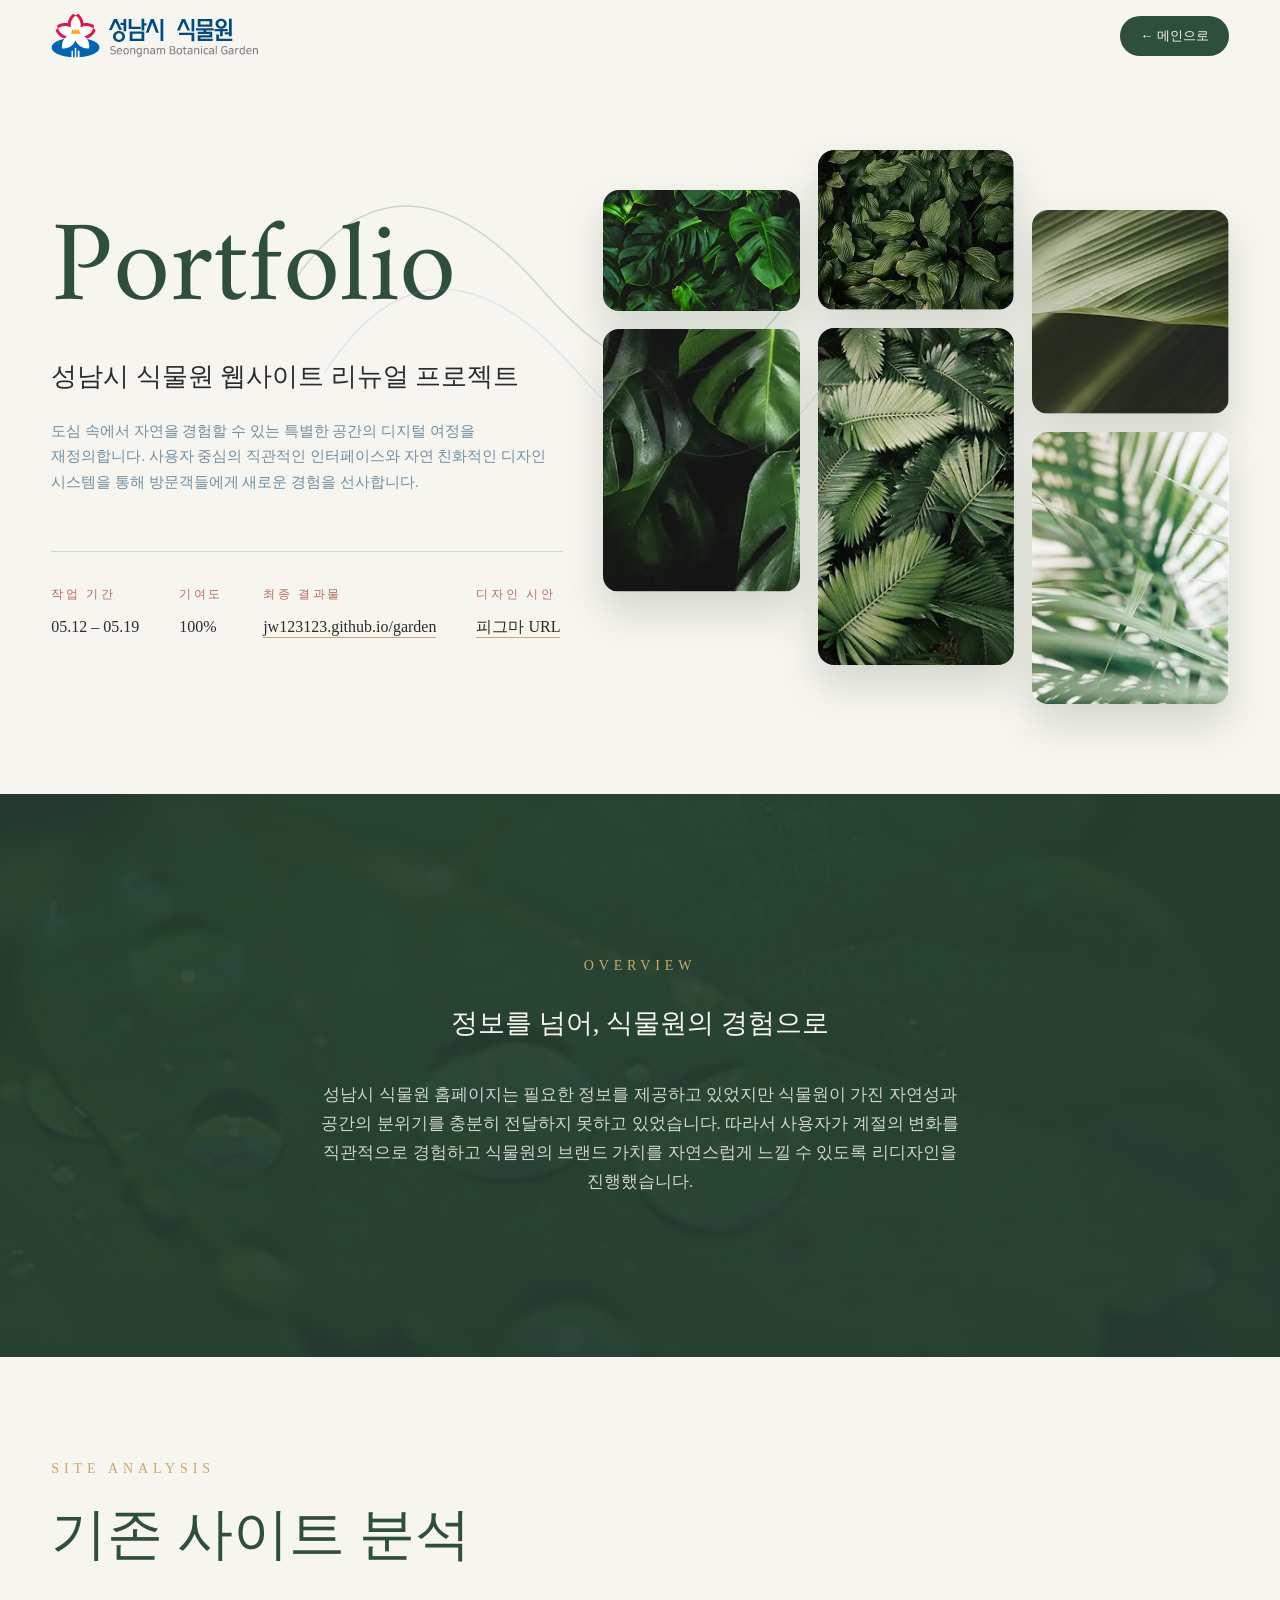
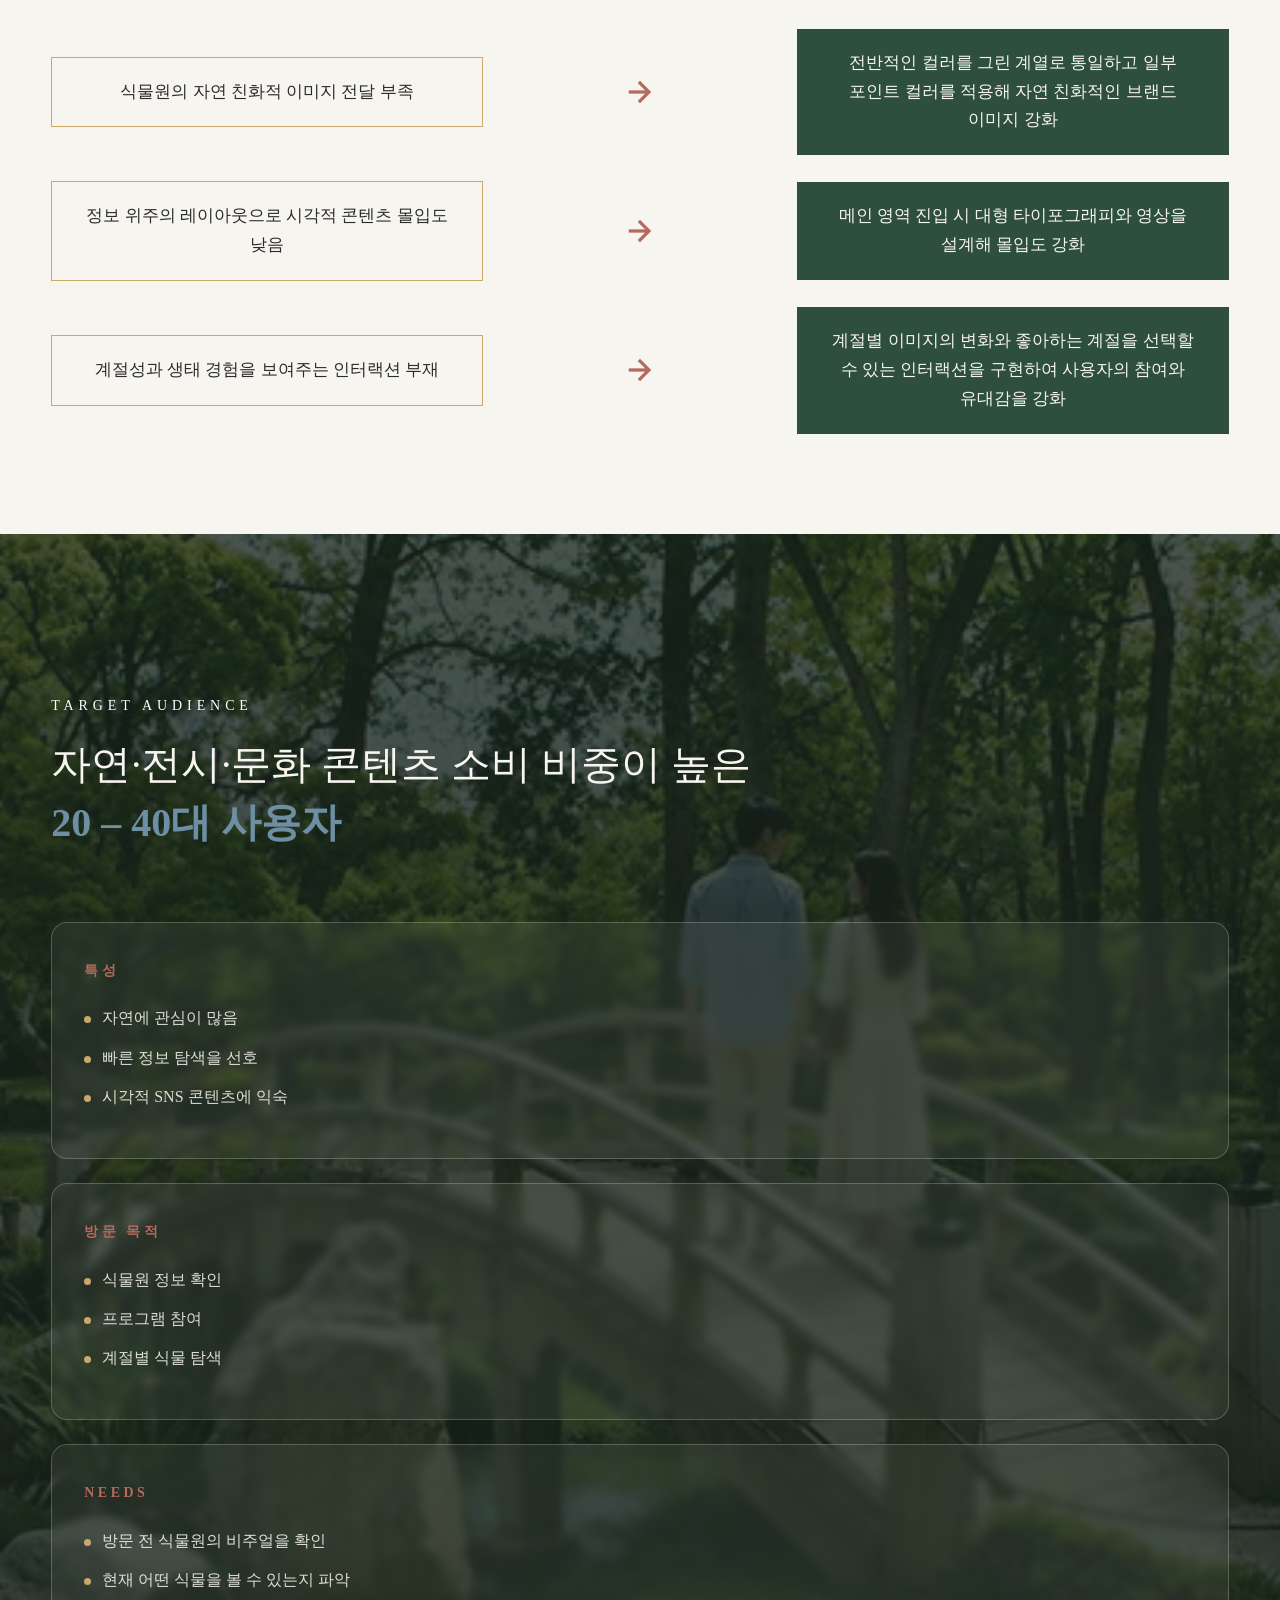
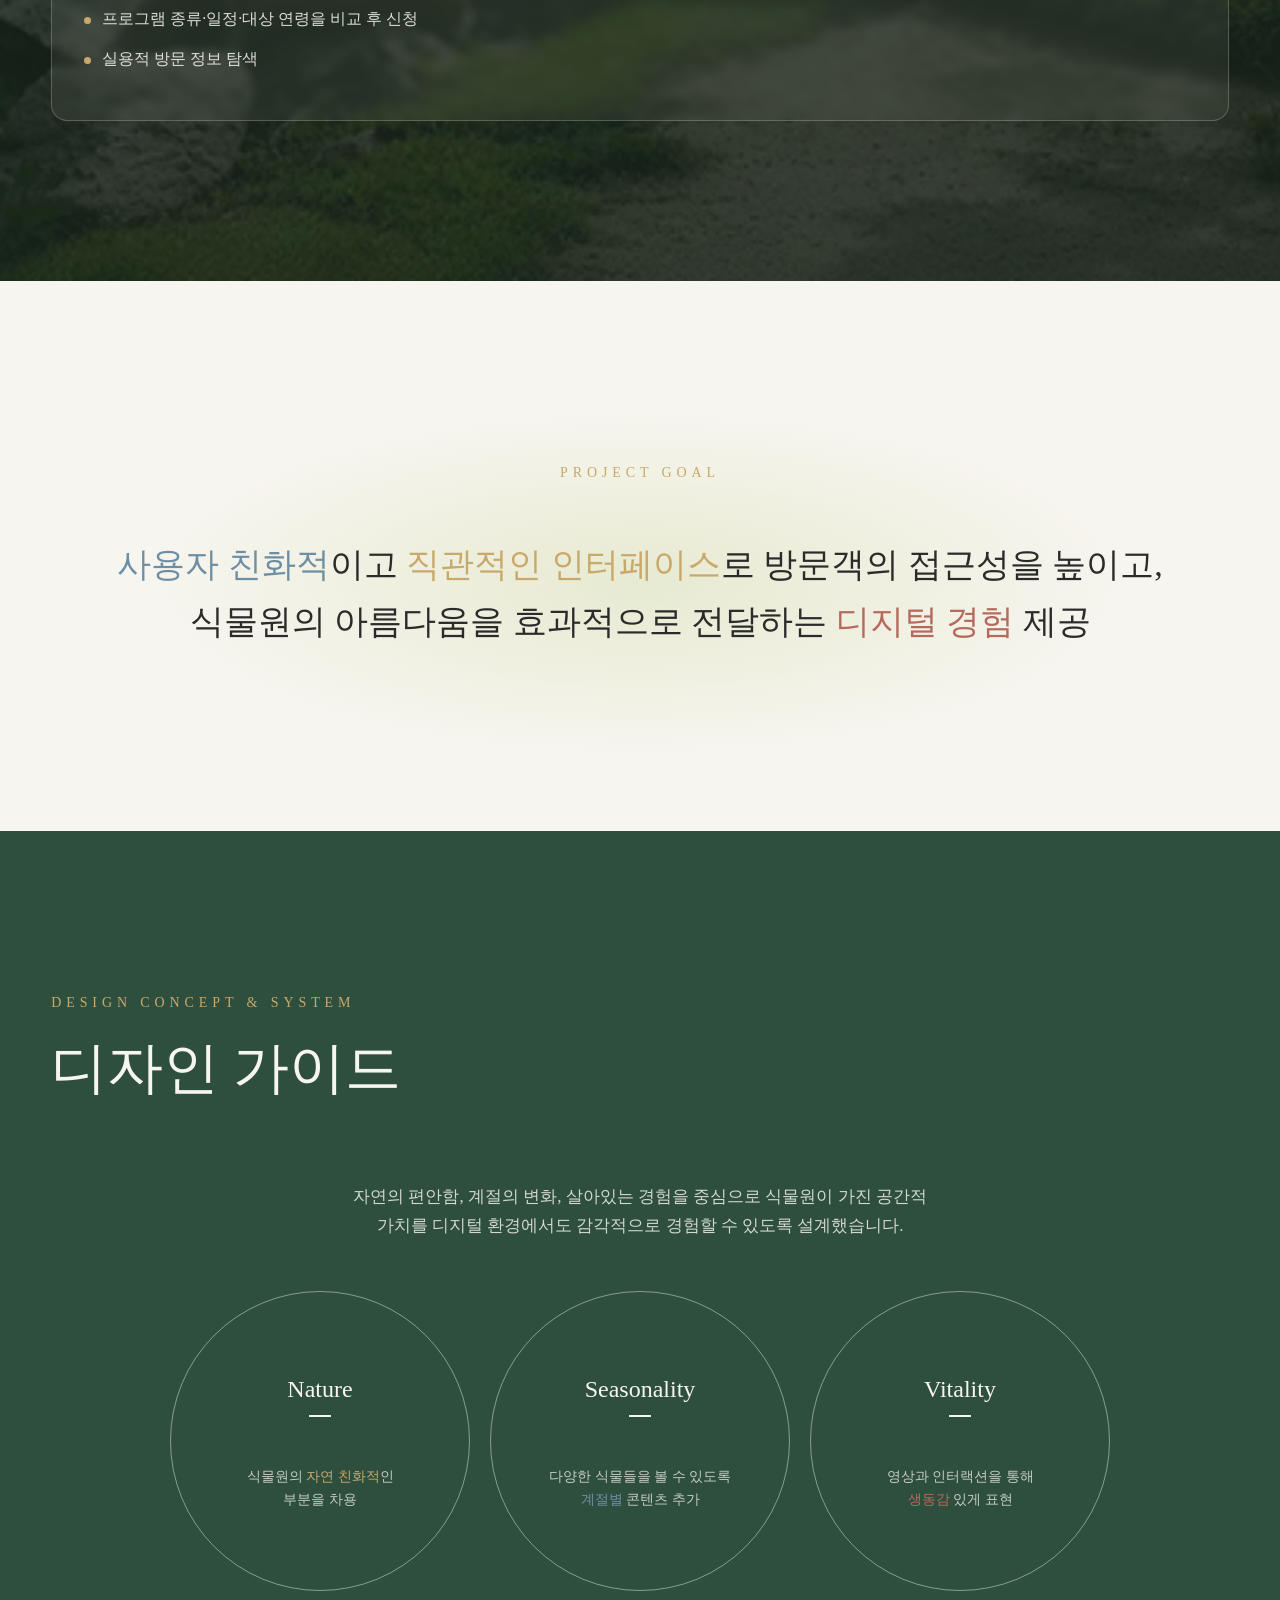
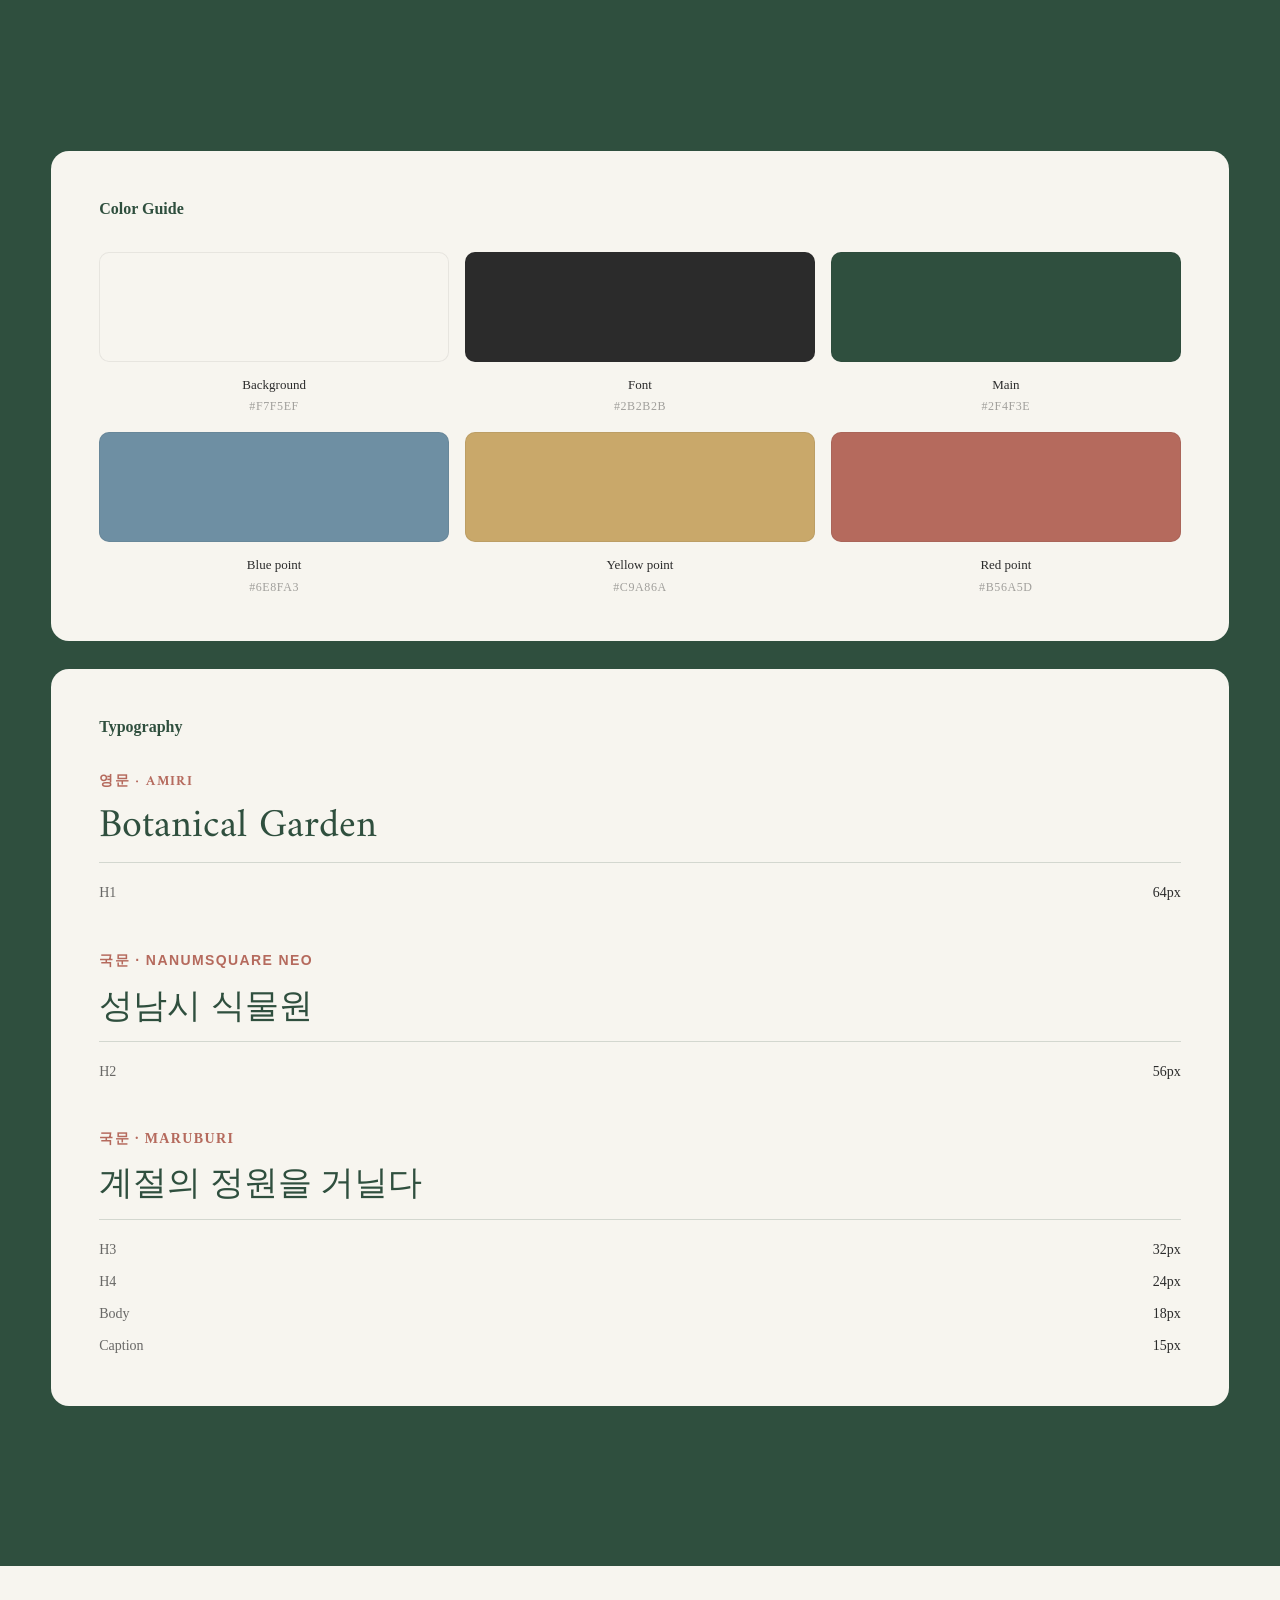
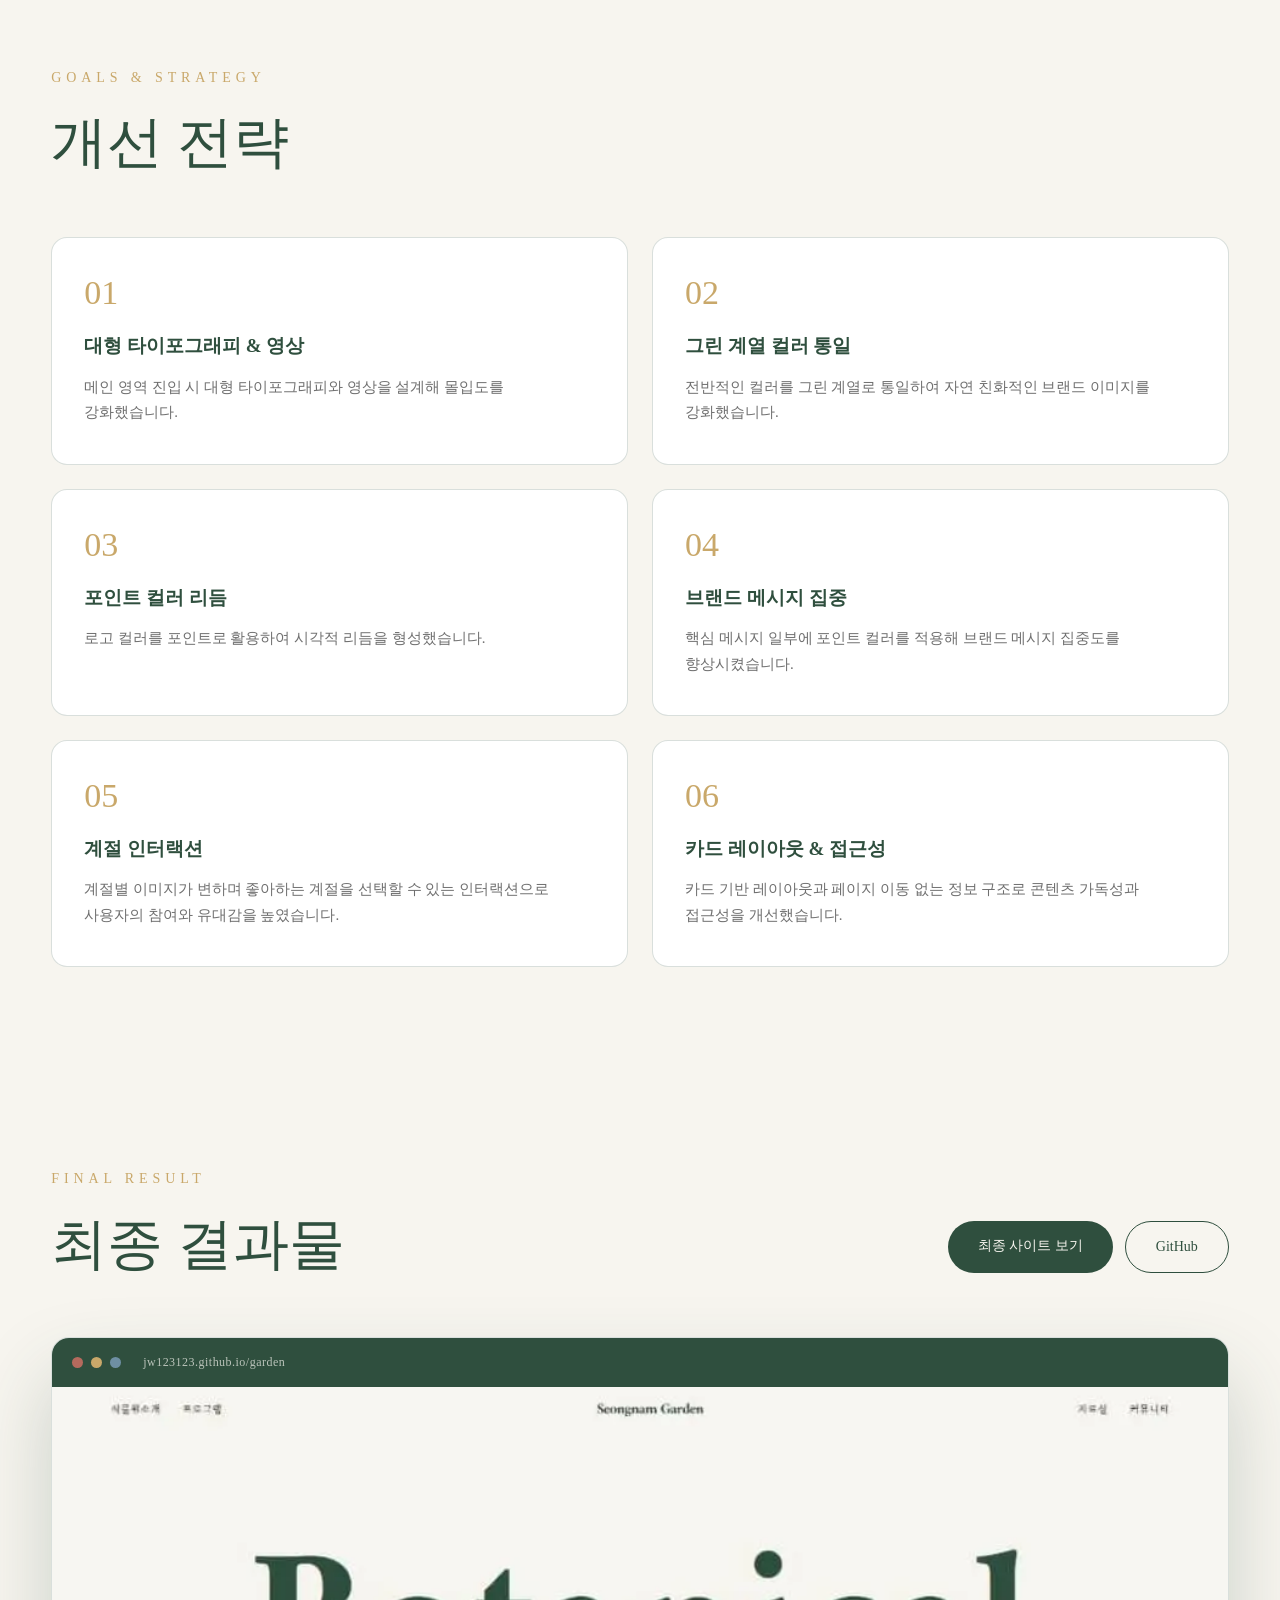
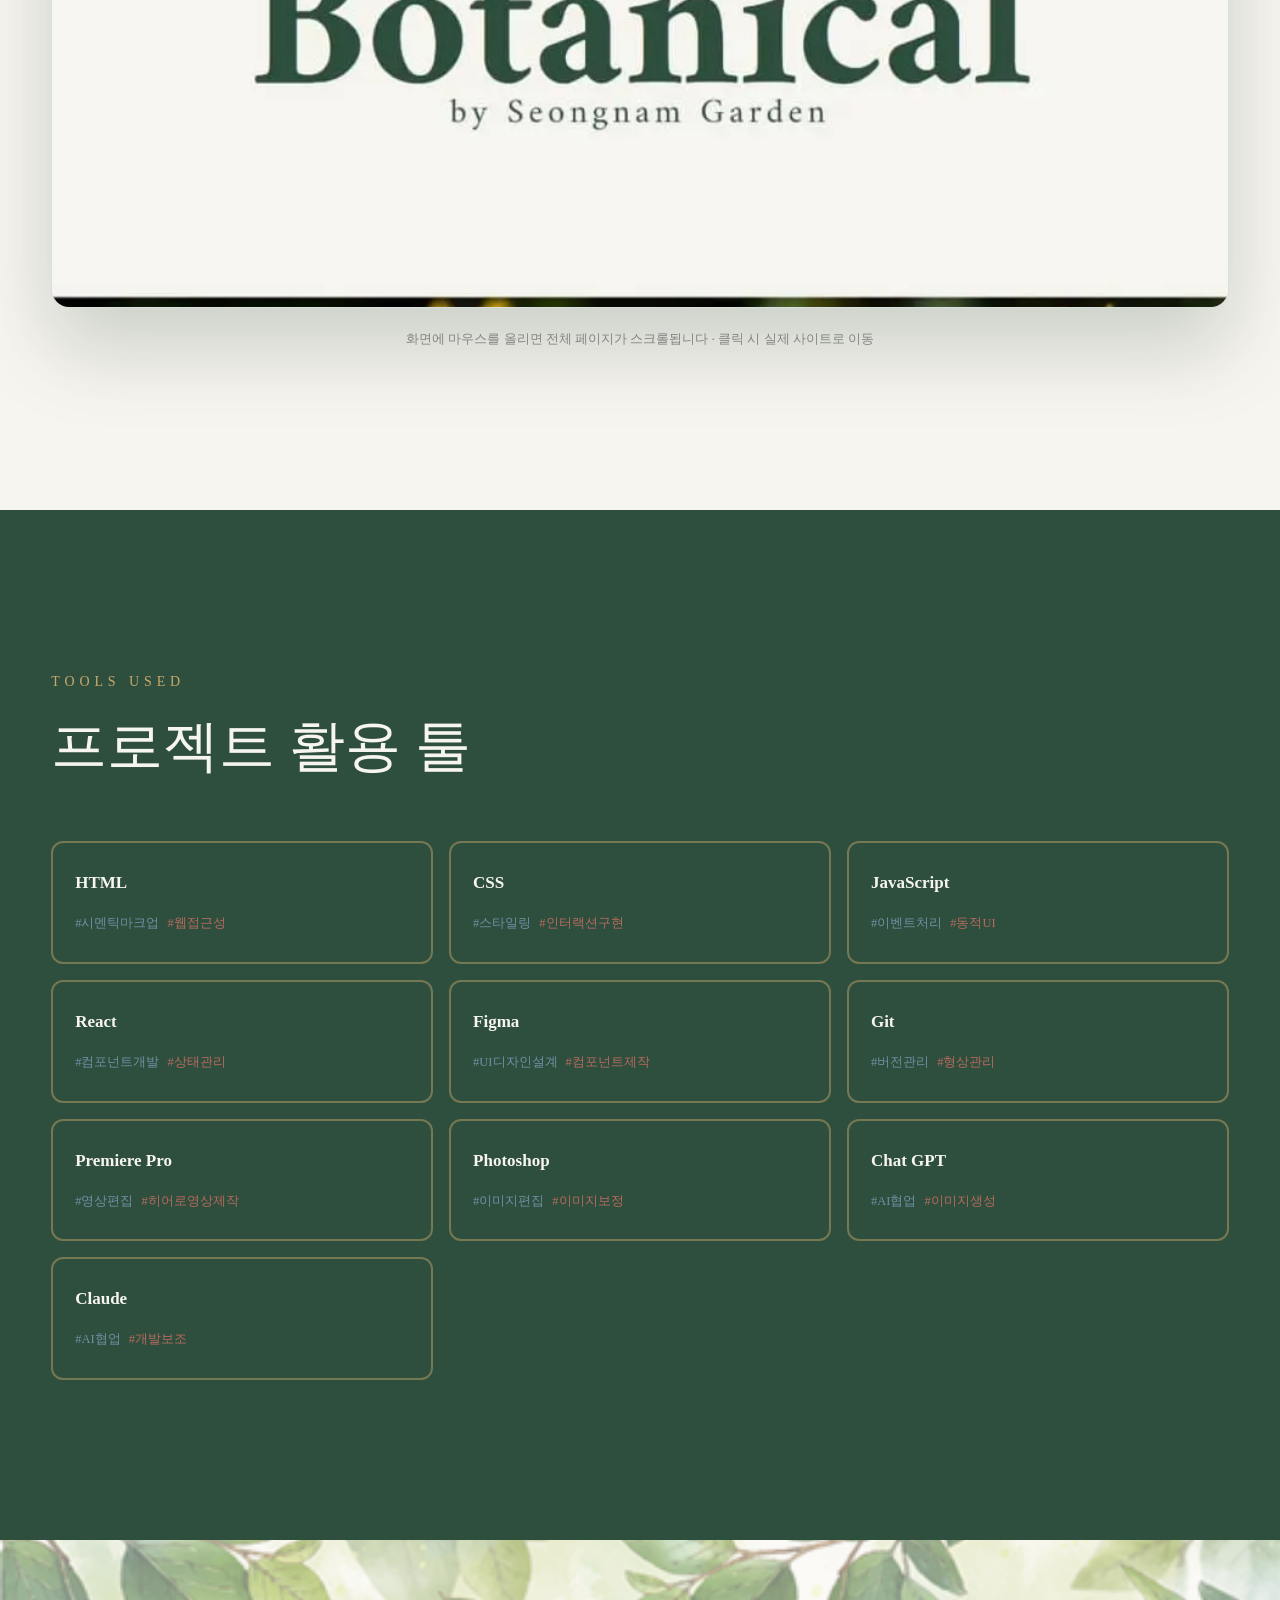
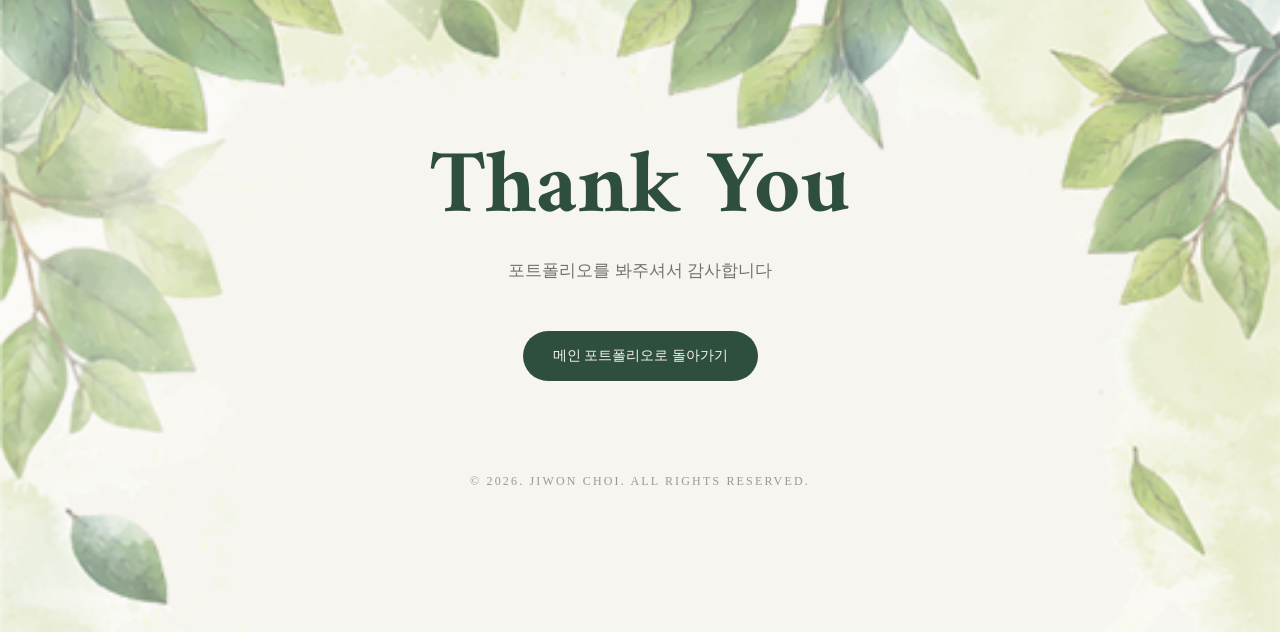
==== commit bd2cf482: "프로젝트별 포트폴리오페이지 수정" ====
--- a/garden.html
+++ b/garden.html
@@ -124,7 +124,7 @@
         <div class="analysis-list">
           <div class="analysis-row reveal">
             <div class="analysis-problem">식물원의 자연 친화적 이미지 전달 부족</div>
-            <div class="analysis-arrow"><img src="images/garden_pf/arrow.png" alt="화살표"></div>
+            <div class="analysis-arrow"><span class="blind">화살표</span> </div>
             <div class="analysis-solution">
               전반적인 컬러를 그린 계열로 통일하고 일부 포인트 컬러를 적용해
               자연 친화적인 브랜드 이미지 강화
@@ -132,14 +132,14 @@
           </div>
           <div class="analysis-row reveal d1">
             <div class="analysis-problem">정보 위주의 레이아웃으로 시각적 콘텐츠 몰입도 낮음</div>
-            <div class="analysis-arrow"><img src="images/garden_pf/arrow.png" alt="화살표"></div>
+            <div class="analysis-arrow"><span class="blind">화살표</span> </div>
             <div class="analysis-solution">
               메인 영역 진입 시 대형 타이포그래피와 영상을 설계해 몰입도 강화
             </div>
           </div>
           <div class="analysis-row reveal d2">
             <div class="analysis-problem">계절성과 생태 경험을 보여주는 인터랙션 부재</div>
-            <div class="analysis-arrow"><img src="images/garden_pf/arrow.png" alt="화살표"></div>
+            <div class="analysis-arrow"><span class="blind">화살표</span> </div>
             <div class="analysis-solution">
               계절별 이미지의 변화와 좋아하는 계절을 선택할 수 있는 인터랙션을 구현하여
               사용자의 참여와 유대감을 강화
@@ -206,7 +206,7 @@
     <section id="concept" class="concept on-dark">
       <div class="wrap">
         <span class="caption reveal">Design Concept & System</span>
-        <h2 class="sec-title reveal d1">디자인</h2>
+        <h2 class="sec-title reveal d1">디자인 가이드</h2>
         <p class="concept-intro reveal d2">
           자연의 편안함, 계절의 변화, 살아있는 경험을 중심으로 식물원이 가진 공간적<br> 
           가치를 디지털 환경에서도 감각적으로 경험할 수 있도록 설계했습니다.
--- a/garden.css
+++ b/garden.css
@@ -1,4 +1,6 @@
 @charset "utf-8";
+@import url('https://fonts.googleapis.com/css2?family=Material+Symbols+Outlined:opsz,wght,FILL,GRAD@24,300,0,0');
+
 
 :root {
   --bg: #F7F5EF;
@@ -10,6 +12,7 @@
   --terra: #B56A5D;
   --cream: #F7F5EF;
   --line: rgba(47, 79, 62, .18);
+  --google-icon: 'Material Symbols Outlined'
 }
 
 * { margin: 0; padding: 0; box-sizing: border-box; }
@@ -170,6 +173,9 @@
   color: var(--ink); font-size: 17px; word-break: keep-all;
 }
 .analysis-arrow { display: flex; align-items: center; justify-content: center; color: var(--terra); font-size: 26px; }
+.analysis-arrow:before{content: '\e5c8'; font-size: 32px; font-weight: 600;
+  font-family: var(--google-icon);
+}
 .analysis-solution {
   align-items: center; padding: 20px 32px;
   background: var(--main);
@@ -401,17 +407,17 @@
 .dot-nav.dark a.active .dot { background: var(--gold); border-color: var(--gold); }
 
 /* ===== 반응형 ===== */
-@media (max-width: 1024px) {
+@media (max-width: 1281px) {
   .dot-nav { display: none; }
   section { padding: 100px 0; }
   .hero { padding: 150px 0 90px; }
-  .hero-inner { grid-template-columns: 1fr; gap: 70px; }
-  .hero-desc { max-width: 100%; }
+  .hero-inner { grid-template-columns: 0.9fr 1.1fr; gap: 40px; }
+  .hero-desc { max-width: 100%; font-size: 15px;}
+  .collage {display: grid;}
   .collage .col:nth-child(1) { margin-top: 40px; }
   .collage .col:nth-child(3) { margin-top: 60px; }
   .hd-nav { display: none; }
-  .analysis-row { grid-template-columns: 1fr; gap: 0; }
-  .analysis-arrow { transform: rotate(90deg); padding: 6px 0; }
+  .analysis-row { gap: 0; }
   .target-cards { grid-template-columns: 1fr; }
   .concept-circles { gap: 20px; }
   .swatches { grid-template-columns: repeat(3, 1fr); }
@@ -422,13 +428,18 @@
   .browser:hover .screen img { transform: translateY(calc(-100% + 520px)); }
 }
 
-@media (max-width: 640px) {
+@media (max-width: 769px) {
   body { font-size: 16px; }
   .hd-inner { height: 60px; }
   .hd-logo { font-size: 19px; }
   .hd-back { font-size: 12px; padding: 7px 16px; }
   .hero { padding: 130px 0 80px; }
-  .hero-meta { gap: 26px; }
+  .hero-inner { grid-template-columns: 1fr; }
+  .hero-meta { gap: 26px; display: grid; grid-template-columns: repeat(2, 1fr);}
+  .collage {display: none;}
+  .analysis-list{gap: 80px;}
+  .analysis-row { grid-template-columns: 1fr; }
+  .analysis-arrow:before{content: '\e5db';}
   .concept-circles { grid-template-columns: 1fr; max-width: 300px; }
   .swatches { grid-template-columns: repeat(2, 1fr); }
   .strategy-grid { grid-template-columns: 1fr; }
